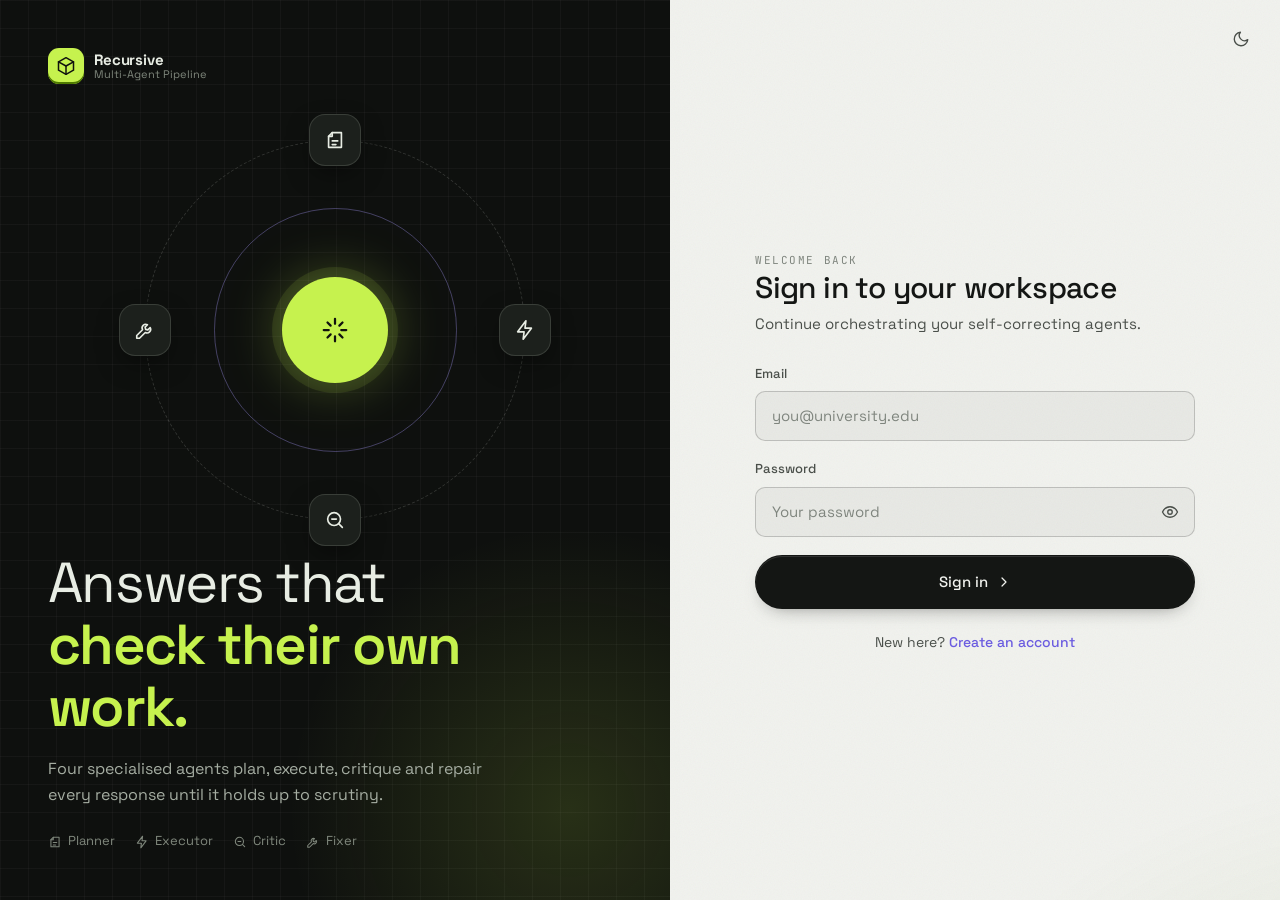
==== selfcorrect-backend/frontend/index.html @ fe3d75f0 "frontend" ====
<!doctype html>
<html lang="en" data-theme="dark">
<head>
  <meta charset="utf-8" />
  <meta name="viewport" content="width=device-width, initial-scale=1" />
  <title>Orchestrator · Recursive Multi-Agent Pipeline</title>
  <meta name="description" content="Run prompts through a self-correcting Planner, Executor, Critic and Fixer pipeline." />
  <meta name="theme-color" content="#0E100E" />
  <script>document.documentElement.dataset.theme = localStorage.getItem("scmap_theme") || (matchMedia("(prefers-color-scheme: light)").matches ? "light" : "dark");</script>
  <link rel="preconnect" href="https://fonts.googleapis.com" />
  <link rel="preconnect" href="https://fonts.gstatic.com" crossorigin />
  <link href="https://fonts.googleapis.com/css2?family=Space+Grotesk:wght@400;500;600;700&family=JetBrains+Mono:wght@400;600&display=swap" rel="stylesheet" />
  <link rel="stylesheet" href="css/style.css" />
</head>
<body data-page="orchestrator">
  <a class="skip-link" href="#main">Skip to content</a>
  <div class="grid-bg" aria-hidden="true"></div>
  <header class="site-header" id="site-header"></header>

  <main id="main" class="container">
    <section class="page-hero reveal">
      <div>
        <span class="chip"><span class="dot"></span>Orchestrator</span>
        <h1><span id="greeting">Compose a task.</span><br /><span class="gradient-text">Let the agents correct themselves.</span></h1>
        <p>Your prompt flows through a Planner, an Executor, and a Critic that audits each draft, with a Fixer that repairs anything it flags.</p>
      </div>
    </section>

    <div class="orch-grid">
      <form id="task-form" class="card card-glow composer reveal" novalidate>
        <div class="field">
          <div class="composer-foot">
            <label for="prompt">Your prompt</label>
            <span class="char-count" id="char-count" aria-live="polite">0 / 4,000</span>
          </div>
          <textarea class="textarea" id="prompt" name="prompt" maxlength="4000" required placeholder="e.g. Write a Python function that returns the nth prime, then explain its time complexity." aria-describedby="prompt-error prompt-help"></textarea>
          <div class="composer-foot">
            <span class="field-error" id="prompt-error"></span>
            <span class="hint" id="prompt-help">5 to 4,000 characters · <span class="kbd">Ctrl</span> + <span class="kbd">Enter</span> to run</span>
          </div>
        </div>

        <div class="examples" aria-label="Example prompts">
          <button type="button" class="example" data-example="Write a Python function that checks whether a string is a valid palindrome, ignoring punctuation and case. Include tests.">Code with tests</button>
          <button type="button" class="example" data-example="A train leaves at 9:40 and travels 210 km at 84 km/h. At what time does it arrive? Show your reasoning step by step.">Math reasoning</button>
          <button type="button" class="example" data-example="Explain the difference between TCP and UDP for a first-year computer science student, with two real-world examples of each.">Explain a concept</button>
        </div>

        <fieldset style="border:0;padding:0;margin:0">
          <legend class="label" style="margin-bottom:8px">Execution mode</legend>
          <div class="segmented">
            <input type="radio" id="mode-sc" name="mode" value="self_correcting" checked />
            <label for="mode-sc"><strong><i data-icon="refresh" data-size="15"></i>Self-correcting</strong><span>All four agents</span></label>
            <input type="radio" id="mode-base" name="mode" value="baseline" />
            <label for="mode-base"><strong><i data-icon="exec" data-size="15"></i>Baseline</strong><span>Single pass</span></label>
          </div>
        </fieldset>
        <p class="mode-hint" id="mode-hint" aria-live="polite"></p>

        <div class="iter-wrap" id="iter-wrap">
          <label class="switch"><input type="checkbox" id="iter-toggle" /> Custom max iterations</label>
          <div class="range-group">
            <label for="max-iterations" class="sr-only">Maximum iterations</label>
            <input type="range" id="max-iterations" min="1" max="5" step="1" value="3" disabled aria-describedby="iter-value" />
            <span class="iter-value" id="iter-value">3</span>
          </div>
        </div>

        <div class="run-row">
          <button type="submit" id="run-btn" class="btn btn-primary btn-lg"><i data-icon="play" data-size="16"></i><span class="btn-label">Run pipeline</span></button>
          <span class="elapsed" id="elapsed" aria-live="off" hidden></span>
        </div>
      </form>

      <section class="card pipeline-card reveal" aria-labelledby="pipeline-title">
        <div class="section-title">
          <div><span class="eyebrow">Live status</span><h2 id="pipeline-title">Agent pipeline</h2></div>
        </div>
        <div id="pipeline"></div>
      </section>
    </div>

    <section id="results" class="results" aria-label="Pipeline results" hidden></section>
  </main>

  <script src="js/api.js"></script>
  <script src="js/ui.js"></script>
  <script src="js/task-view.js"></script>
  <script src="js/orchestrator.js"></script>
  <script src="js/app.js"></script>
</body>
</html>
---- selfcorrect-backend/frontend/css/style.css ----
/* ===== Design system: Self-Correcting Multi-Agent Pipeline ===== */
:root {
  --violet: #6B5CE0; --cobalt: #4E7A00; --cyan: #1F9E78; --magenta: #D9466F;
  --ink: #141614; --ivory: #F1F2EE; --sage: #E4F5B8; --stone: #E2E4DE;
  --good: #2E9B5F; --warn: #C98A1E; --danger: #D23F3F; --on-accent: #FFFFFF;
  --radius-lg: 22px; --radius: 16px; --radius-sm: 10px;
  --font-display: "Space Grotesk", ui-sans-serif, system-ui, sans-serif;
  --font-body: "Space Grotesk", ui-sans-serif, system-ui, sans-serif;
  --font-mono: "JetBrains Mono", ui-monospace, SFMono-Regular, Menlo, monospace;
  --ease: cubic-bezier(.2, .8, .2, 1);
}
[data-theme="light"] {
  --bg: #F1F2EE; --bg-2: #E2E4DE; --surface: #F8F9F6; --surface-solid: #FFFFFF;
  --surface-2: rgba(20, 22, 20, .035); --border: rgba(20, 22, 20, .10); --border-strong: rgba(20, 22, 20, .2);
  --text: #141614; --text-2: #4A4F4A; --text-3: #7F857E;
  --shadow: 0 1px 0 rgba(255,255,255,.8) inset, 0 18px 40px -28px rgba(20, 30, 10, .3), 0 2px 6px -3px rgba(20, 30, 10, .1);
  --glow: rgba(140, 200, 20, .35); --code-bg: #141614; --code-text: #E8EDE4; --noise-opacity: .05;
  --btn-bg: #141614; --btn-text: #F1F2EE; --accent-soft: #E4F5B8;
  color-scheme: light;
}
[data-theme="dark"] {
  --violet: #A89CFF; --cobalt: #C6F24E; --cyan: #5EE0B0; --magenta: #FF7A9C; --on-accent: #10120E;
  --bg: #0E100E; --bg-2: #151815; --surface: #161916; --surface-solid: #1C201C;
  --surface-2: rgba(232, 237, 228, .04); --border: rgba(232, 237, 228, .08); --border-strong: rgba(232, 237, 228, .16);
  --text: #E8EDE4; --text-2: #A5ADA2; --text-3: #6E766C;
  --shadow: 0 1px 0 rgba(255,255,255,.03) inset, 0 24px 50px -30px rgba(0, 0, 0, .85), 0 4px 14px -8px rgba(0, 0, 0, .6);
  --glow: rgba(198, 242, 78, .28); --code-bg: #090A09; --code-text: #DDE5D6; --noise-opacity: .06;
  --btn-bg: #C6F24E; --btn-text: #10120E; --accent-soft: rgba(198, 242, 78, .12);
  color-scheme: dark;
}

*, *::before, *::after { box-sizing: border-box; }
html { -webkit-text-size-adjust: 100%; }
body {
  margin: 0; min-height: 100vh; font-family: var(--font-body); font-size: 15px; line-height: 1.6;
  color: var(--text); background: var(--bg); -webkit-font-smoothing: antialiased; overflow-x: hidden;
  transition: background-color .4s var(--ease), color .4s var(--ease);
}
/* Ambient lighting + grain texture */
body::before {
  content: ""; position: fixed; inset: -20%; z-index: -2; pointer-events: none;
  background:
    radial-gradient(45% 35% at 10% 0%, color-mix(in srgb, var(--cyan) 18%, transparent), transparent 70%),
    radial-gradient(40% 35% at 95% 100%, color-mix(in srgb, var(--cobalt) 8%, transparent), transparent 70%);
}
body::after {
  content: ""; position: fixed; inset: 0; z-index: -1; pointer-events: none; opacity: var(--noise-opacity);
  background-image: url("data:image/svg+xml,%3Csvg xmlns='http://www.w3.org/2000/svg' width='160' height='160'%3E%3Cfilter id='n'%3E%3CfeTurbulence type='fractalNoise' baseFrequency='.85' numOctaves='3' stitchTiles='stitch'/%3E%3C/filter%3E%3Crect width='100%25' height='100%25' filter='url(%23n)'/%3E%3C/svg%3E");
}
.grid-bg { position: fixed; inset: 0; z-index: -1; pointer-events: none; opacity: .5;
  background-image: linear-gradient(var(--border) 1px, transparent 1px), linear-gradient(90deg, var(--border) 1px, transparent 1px);
  background-size: 56px 56px; mask-image: radial-gradient(70% 55% at 50% 0%, #000 30%, transparent 80%); }
@keyframes drift { to { transform: translate3d(3%, 2%, 0) scale(1.05); } }

h1, h2, h3, h4 { font-family: var(--font-display); line-height: 1.1; margin: 0; letter-spacing: -.02em; font-weight: 500; font-optical-sizing: auto; }
p { margin: 0; }
a { color: inherit; }
button, input, select, textarea { font: inherit; color: inherit; }
:focus-visible { outline: 2px solid var(--violet); outline-offset: 3px; border-radius: 8px; }
.sr-only { position: absolute; width: 1px; height: 1px; padding: 0; margin: -1px; overflow: hidden; clip: rect(0 0 0 0); white-space: nowrap; border: 0; }
.muted { color: var(--text-2); } .small { font-size: 13px; }
.eyebrow { font-family: var(--font-mono); font-size: 11px; letter-spacing: .14em; text-transform: uppercase; color: var(--text-3); }
.gradient-text { color: var(--cobalt); font-weight: 600; }
.icon { flex-shrink: 0; }
.skip-link { position: absolute; left: 16px; top: -60px; z-index: 100; padding: 10px 16px; border-radius: 10px; background: var(--violet); color: #fff; text-decoration: none; }
.skip-link:focus { top: 12px; }

/* ===== Layout ===== */
.container { width: min(1240px, 100% - 40px); margin-inline: auto; }
main.container { padding: 40px 0 96px; }

/* ===== Header ===== */
.site-header { position: sticky; top: 0; z-index: 40; padding: 14px 0; }
.header-inner {
  width: min(1240px, 100% - 24px); margin-inline: auto; display: flex; align-items: center; gap: 16px;
  padding: 10px 10px 10px 16px; border-radius: 999px; background: var(--surface); border: 1px solid var(--border);
  background: color-mix(in srgb, var(--surface) 88%, transparent);
  backdrop-filter: blur(10px); -webkit-backdrop-filter: blur(10px); box-shadow: var(--shadow);
}
.brand { display: flex; align-items: center; gap: 10px; text-decoration: none; margin-right: auto; }
.brand-mark { display: grid; place-items: center; width: 36px; height: 36px; border-radius: 11px; color: var(--btn-text);
  background: var(--btn-bg); box-shadow: inset 0 -2px 0 var(--cobalt); }
.brand-text { display: flex; flex-direction: column; line-height: 1.1; }
.brand-text strong { font-family: var(--font-display); font-size: 15px; letter-spacing: -.01em; }
.brand-text span { font-size: 11px; color: var(--text-3); }
.main-nav { display: flex; gap: 4px; padding: 4px; border-radius: 999px; background: var(--surface-2); }
.nav-link { display: flex; align-items: center; gap: 8px; padding: 8px 14px; border-radius: 999px; text-decoration: none; font-size: 14px; color: var(--text-2); transition: color .2s, background .2s; }
.nav-link:hover { color: var(--text); }
.nav-link.active { color: var(--text); background: var(--surface-solid); box-shadow: 0 2px 10px -4px rgba(0,0,0,.25); }
.header-actions { display: flex; align-items: center; gap: 6px; margin-left: auto; }
.user-chip { display: flex; align-items: center; gap: 8px; padding: 4px 12px 4px 4px; border-radius: 999px; border: 1px solid var(--border); }
.avatar { display: grid; place-items: center; width: 30px; height: 30px; border-radius: 50%; font-size: 12px; font-weight: 600; color: #fff; background: var(--violet); }
.user-name { font-size: 13px; max-width: 140px; overflow: hidden; text-overflow: ellipsis; white-space: nowrap; }
@media (max-width: 880px) {
  .header-inner { flex-wrap: wrap; border-radius: 24px; }
  .main-nav { order: 3; width: 100%; justify-content: space-between; }
  .nav-link { flex: 1; justify-content: center; padding: 8px; }
  .user-name, .brand-text span { display: none; }
}
@media (max-width: 420px) { .nav-link span { display: none; } .user-chip { display: none; } }

/* ===== Buttons ===== */
.btn { position: relative; display: inline-flex; align-items: center; justify-content: center; gap: 8px; padding: 11px 20px; border-radius: 999px;
  border: 1px solid transparent; font-weight: 500; font-size: 14px; cursor: pointer; text-decoration: none; white-space: nowrap;
  transition: transform .2s var(--ease), box-shadow .25s var(--ease), background .2s, border-color .2s, opacity .2s; }
.btn:active:not(:disabled) { transform: translateY(1px) scale(.99); }
.btn:disabled { opacity: .55; cursor: not-allowed; }
.btn-primary { color: var(--btn-text); background: var(--btn-bg);
  box-shadow: 0 8px 20px -12px rgba(20,22,20,.6), 0 1px 0 rgba(255,255,255,.12) inset; }
.btn-primary:hover:not(:disabled) { background: var(--cobalt); color: var(--on-accent); box-shadow: 0 12px 26px -12px var(--glow); transform: translateY(-1px); }
.btn-ghost { background: var(--surface-2); border-color: var(--border); }
.btn-ghost:hover:not(:disabled) { border-color: var(--border-strong); background: var(--surface); }
.btn-danger { color: #fff; background: var(--danger); box-shadow: 0 10px 26px -12px var(--danger); }
.btn-danger:hover:not(:disabled) { filter: brightness(1.08); }
.btn-lg { padding: 14px 26px; font-size: 15px; } .btn-sm { padding: 7px 14px; font-size: 13px; } .btn-xs { padding: 5px 10px; font-size: 12px; gap: 6px; }
.btn-block { width: 100%; }
.btn.is-loading::before { content: ""; width: 15px; height: 15px; border-radius: 50%; border: 2px solid currentColor; border-right-color: transparent; animation: spin .7s linear infinite; }
.btn.is-loading > .icon { display: none; }
.copy-btn.copied { color: var(--good); border-color: color-mix(in srgb, var(--good) 40%, transparent); }
.icon-btn { display: grid; place-items: center; width: 38px; height: 38px; border-radius: 50%; border: 1px solid transparent; background: transparent; color: var(--text-2); cursor: pointer; transition: background .2s, color .2s, transform .2s; }
.icon-btn:hover:not(:disabled) { background: var(--surface-2); color: var(--text); border-color: var(--border); }
.icon-btn-danger:hover:not(:disabled) { color: var(--danger); }
.icon-btn:disabled { opacity: .4; cursor: not-allowed; }
@keyframes spin { to { transform: rotate(360deg); } }

/* ===== Cards & panels ===== */
.card, .panel { position: relative; background: var(--surface); border: 1px solid var(--border); border-radius: var(--radius-lg); box-shadow: var(--shadow); }
.card { padding: 28px; }
.card-glow::before { content: ""; position: absolute; top: -1px; left: 28px; width: 56px; height: 2px; border-radius: 2px; pointer-events: none; background: var(--cobalt); }
.panel { padding: 22px 24px; margin-top: 16px; }
.panel-head { display: flex; align-items: center; justify-content: space-between; gap: 12px; margin-bottom: 14px; flex-wrap: wrap; }
.panel-title { display: flex; align-items: center; gap: 10px; }
.panel-title h3 { font-size: 16px; }
.panel-icon { display: grid; place-items: center; width: 30px; height: 30px; border-radius: 10px; color: var(--violet); background: color-mix(in srgb, var(--violet) 12%, transparent); }
.panel-actions { display: flex; align-items: center; gap: 8px; flex-wrap: wrap; }
.panel-danger { border-color: color-mix(in srgb, var(--danger) 40%, transparent); }
.panel-final { border-color: color-mix(in srgb, var(--violet) 35%, transparent); }
.panel-final::after { content: ""; position: absolute; inset: 0 0 auto; height: 2px; border-radius: 2px; background: linear-gradient(90deg, transparent, var(--violet), var(--cobalt), transparent); }

/* ===== Badges ===== */
.badge { display: inline-flex; align-items: center; gap: 5px; padding: 3px 10px; border-radius: 999px; font-size: 12px; font-weight: 500; border: 1px solid transparent; white-space: nowrap; }
.badge-good { color: var(--good); background: color-mix(in srgb, var(--good) 12%, transparent); border-color: color-mix(in srgb, var(--good) 28%, transparent); }
.badge-warn { color: var(--warn); background: color-mix(in srgb, var(--warn) 12%, transparent); border-color: color-mix(in srgb, var(--warn) 28%, transparent); }
.badge-neutral { color: var(--text-2); background: var(--surface-2); border-color: var(--border); }
.badge-violet { color: var(--violet); background: color-mix(in srgb, var(--violet) 12%, transparent); }
.badge-cobalt { color: var(--cobalt); background: color-mix(in srgb, var(--cobalt) 12%, transparent); }
[data-theme="dark"] .badge-violet { color: #C4BBFF; } [data-theme="dark"] .badge-cobalt { color: #D6F77F; }

/* ===== Forms ===== */
.field { display: flex; flex-direction: column; gap: 7px; margin-bottom: 18px; }
.field label, .label { font-size: 13px; font-weight: 500; color: var(--text-2); }
.input, .textarea, .select { width: 100%; padding: 12px 16px; border-radius: var(--radius-sm); border: 1px solid var(--border-strong); background: var(--surface-2);
  transition: border-color .2s, box-shadow .2s, background .2s; outline: none; }
.input:focus, .textarea:focus, .select:focus { border-color: var(--violet); box-shadow: 0 0 0 4px color-mix(in srgb, var(--violet) 18%, transparent); background: var(--surface-solid); }
.input::placeholder, .textarea::placeholder { color: var(--text-3); }
.field.has-error .input, .field.has-error .textarea { border-color: var(--danger); box-shadow: 0 0 0 4px color-mix(in srgb, var(--danger) 14%, transparent); }
.field-error { min-height: 0; font-size: 12.5px; color: var(--danger); }
.field-error:empty { display: none; }
.input-wrap { position: relative; }
.input-wrap .input { padding-right: 48px; }
.pw-toggle { position: absolute; right: 6px; top: 50%; transform: translateY(-50%); }
.form-banner { padding: 12px 14px; border-radius: var(--radius-sm); margin-bottom: 18px; font-size: 13.5px; color: var(--danger);
  background: color-mix(in srgb, var(--danger) 10%, transparent); border: 1px solid color-mix(in srgb, var(--danger) 30%, transparent); }
.select { appearance: none; padding-right: 36px; cursor: pointer;
  background-image: url("data:image/svg+xml,%3Csvg xmlns='http://www.w3.org/2000/svg' width='12' height='12' fill='none' stroke='%237d7f93' stroke-width='2' viewBox='0 0 24 24'%3E%3Cpath d='m6 9 6 6 6-6'/%3E%3C/svg%3E");
  background-repeat: no-repeat; background-position: right 14px center; }
.select-sm { width: auto; padding: 7px 34px 7px 14px; border-radius: 999px; font-size: 13px; }

/* ===== Auth pages ===== */
.auth-layout { min-height: 100vh; display: grid; grid-template-columns: 1.1fr 1fr; }
.auth-visual { position: relative; padding: 48px; display: flex; flex-direction: column; justify-content: space-between; overflow: hidden;
  background: linear-gradient(rgba(232,237,228,.035) 1px, transparent 1px) 0 0 / 28px 28px, linear-gradient(90deg, rgba(232,237,228,.035) 1px, transparent 1px) 0 0 / 28px 28px, radial-gradient(60% 45% at 85% 90%, rgba(198,242,78,.14), transparent 70%), #0E100E; color: #E8EDE4; }
.auth-visual .brand-mark { background: #C6F24E; color: #10120E; }
.auth-visual .brand-text span { color: #7F877C; }
.auth-visual h1 { font-size: clamp(38px, 4.4vw, 62px); max-width: 14ch; font-weight: 400; letter-spacing: -.03em; }
.auth-visual .gradient-text { color: #C6F24E; }
.auth-visual p.lede { margin-top: 18px; color: #A5ADA2; max-width: 44ch; font-size: 16px; }
.orbit { position: relative; width: min(380px, 80%); aspect-ratio: 1; margin: 32px auto; }
.orbit-ring { position: absolute; inset: 0; border-radius: 50%; border: 1px dashed rgba(232,237,228,.16); animation: spin 60s linear infinite; }
.orbit-ring.r2 { inset: 18%; border-style: solid; border-color: rgba(168,156,255,.35); animation-duration: 40s; animation-direction: reverse; }
.orbit-core { position: absolute; inset: 36%; border-radius: 50%; display: grid; place-items: center; color: #10120E;
  background: #C6F24E; box-shadow: 0 0 0 10px rgba(198,242,78,.1), 0 0 60px -6px rgba(198,242,78,.45); }
.orbit-node { position: absolute; width: 52px; height: 52px; margin: -26px; border-radius: 16px; display: grid; place-items: center;
  background: #1C201C; border: 1px solid rgba(232,237,228,.14); color: #E8EDE4; box-shadow: 0 10px 30px -10px rgba(0,0,0,.8);
  animation: bob 6s ease-in-out infinite; }
.orbit-node:nth-child(4) { animation-delay: -1.5s; } .orbit-node:nth-child(5) { animation-delay: -3s; } .orbit-node:nth-child(6) { animation-delay: -4.5s; }
@keyframes bob { 50% { transform: translateY(-8px); } }
.auth-foot { display: flex; gap: 20px; flex-wrap: wrap; font-size: 13px; color: #7F877C; }
.auth-foot span { display: flex; align-items: center; gap: 6px; }
.auth-panel { display: flex; flex-direction: column; justify-content: center; padding: 40px 24px; position: relative; }
.auth-panel .theme-toggle { position: absolute; top: 20px; right: 20px; }
.auth-card { width: min(440px, 100%); margin-inline: auto; }
.auth-card h2 { font-size: 30px; }
.auth-card .sub { margin: 8px 0 28px; color: var(--text-2); }
.auth-switch { margin-top: 22px; text-align: center; font-size: 14px; color: var(--text-2); }
.auth-switch a { color: var(--violet); font-weight: 500; text-decoration: none; }
.auth-switch a:hover { text-decoration: underline; }
.hint { font-size: 12px; color: var(--text-3); }
@media (max-width: 920px) { .auth-layout { grid-template-columns: 1fr; } .auth-visual { display: none; } }

/* ===== Page hero ===== */
.page-hero { display: flex; align-items: flex-end; justify-content: space-between; gap: 24px; margin-bottom: 28px; flex-wrap: wrap; }
.page-hero h1 { font-size: clamp(36px, 5.2vw, 68px); font-weight: 400; letter-spacing: -.035em; line-height: 1.02; }
.page-hero p { margin-top: 10px; color: var(--text-2); max-width: 60ch; font-size: 16px; }
.chip { display: inline-flex; align-items: center; gap: 8px; padding: 6px 12px; margin-bottom: 16px; border-radius: 999px; border: 1px solid var(--border); background: var(--surface); font-size: 12.5px; color: var(--text-2); }
.chip .dot { width: 7px; height: 7px; border-radius: 50%; background: var(--good); box-shadow: 0 0 0 4px color-mix(in srgb, var(--good) 20%, transparent); }

/* ===== Orchestrator ===== */
.orch-grid { display: grid; grid-template-columns: minmax(0, 1.05fr) minmax(0, 1fr); gap: 20px; align-items: start; }
@media (max-width: 1024px) { .orch-grid { grid-template-columns: 1fr; } }
.composer .textarea { min-height: 220px; resize: vertical; font-size: 15.5px; line-height: 1.65; border-radius: var(--radius); padding: 18px; }
.composer-foot { display: flex; justify-content: space-between; align-items: center; gap: 10px; flex-wrap: wrap; }
.char-count { font-family: var(--font-mono); font-size: 12px; color: var(--text-3); }
.char-count.over { color: var(--danger); }
.kbd { font-family: var(--font-mono); font-size: 11px; padding: 2px 6px; border-radius: 6px; border: 1px solid var(--border-strong); color: var(--text-3); }
.examples { display: flex; gap: 8px; flex-wrap: wrap; margin: 4px 0 22px; }
.example { padding: 6px 12px; border-radius: 999px; border: 1px dashed var(--border-strong); background: transparent; font-size: 12.5px; color: var(--text-2); cursor: pointer; transition: all .2s; }
.example:hover { border-style: solid; border-color: var(--violet); color: var(--text); }
.segmented { display: grid; grid-template-columns: 1fr 1fr; gap: 4px; padding: 4px; border-radius: 16px; background: var(--surface-2); border: 1px solid var(--border); }
.segmented input { position: absolute; opacity: 0; pointer-events: none; }
.segmented label { display: flex; flex-direction: column; gap: 2px; padding: 12px 14px; border-radius: 12px; cursor: pointer; transition: background .25s, box-shadow .25s; }
.segmented label strong { font-size: 14px; font-weight: 600; color: var(--text); display: flex; align-items: center; gap: 8px; }
.segmented label span { font-size: 12px; color: var(--text-3); }
.segmented input:checked + label { background: var(--surface-solid); box-shadow: 0 6px 18px -8px rgba(0,0,0,.35), 0 0 0 1px color-mix(in srgb, var(--violet) 40%, transparent); }
.segmented input:focus-visible + label { outline: 2px solid var(--violet); outline-offset: 2px; }
.mode-hint { margin: 10px 2px 20px; font-size: 13px; color: var(--text-3); }
.iter-wrap { display: flex; align-items: center; gap: 14px; padding: 14px 16px; border-radius: var(--radius); border: 1px solid var(--border); margin-bottom: 22px; flex-wrap: wrap; transition: opacity .25s; }
.iter-wrap.disabled { opacity: .45; }
.switch { display: flex; align-items: center; gap: 10px; cursor: pointer; font-size: 14px; }
.switch input { appearance: none; width: 38px; height: 22px; border-radius: 999px; background: var(--border-strong); position: relative; cursor: pointer; transition: background .25s; margin: 0; }
.switch input::after { content: ""; position: absolute; top: 3px; left: 3px; width: 16px; height: 16px; border-radius: 50%; background: #fff; transition: transform .25s var(--ease); box-shadow: 0 1px 3px rgba(0,0,0,.3); }
.switch input:checked { background: var(--violet); }
.switch input:checked::after { transform: translateX(16px); }
.switch input:disabled { cursor: not-allowed; }
.range-group { display: flex; align-items: center; gap: 12px; margin-left: auto; }
input[type=range] { accent-color: var(--violet); width: 140px; }
.iter-value { font-family: var(--font-mono); font-size: 14px; min-width: 2ch; text-align: center; font-weight: 600; }
.run-row { display: flex; align-items: center; gap: 14px; flex-wrap: wrap; }
.elapsed { font-family: var(--font-mono); font-size: 12.5px; color: var(--text-3); }

/* ===== Pipeline ===== */
.pipeline-card { overflow: hidden; }
.pipeline-card::before { content: ""; position: absolute; inset: 0; border-radius: inherit; pointer-events: none;
  background: radial-gradient(60% 50% at 50% 0%, color-mix(in srgb, var(--cyan) 12%, transparent), transparent 70%); }
.pipeline { list-style: none; margin: 0; padding: 0; display: grid; grid-template-columns: 1fr; gap: 0; position: relative; }
.agent { display: flex; align-items: center; gap: 16px; padding: 14px; border-radius: 20px; border: 1px solid transparent; transition: background .4s, border-color .4s, opacity .4s; }
.agent-orb { position: relative; width: 56px; height: 56px; flex-shrink: 0; border-radius: 18px; display: grid; place-items: center; color: var(--text-2);
  background: var(--surface-2); border: 1px solid var(--border-strong); transition: all .45s var(--ease); }
.agent-ring { position: absolute; inset: -6px; border-radius: 22px; border: 1.5px solid transparent; opacity: 0; }
.agent-meta { display: grid; grid-template-columns: auto 1fr; column-gap: 10px; align-items: baseline; min-width: 0; flex: 1; }
.agent-index { font-family: var(--font-mono); font-size: 11px; color: var(--text-3); grid-row: span 2; }
.agent-meta strong { font-family: var(--font-display); font-size: 15px; }
.agent-role { font-size: 12.5px; color: var(--text-3); grid-column: 2; }
.agent-status { grid-column: 2; font-family: var(--font-mono); font-size: 10.5px; letter-spacing: .1em; text-transform: uppercase; color: var(--text-3); margin-top: 4px; }
.agent[data-state="running"] .agent-orb { color: #fff; background: var(--cobalt); border-color: transparent; box-shadow: 0 0 0 6px color-mix(in srgb, var(--cobalt) 14%, transparent), 0 10px 24px -10px var(--glow); }
.agent[data-state="running"] .agent-ring { opacity: 1; border-color: var(--cobalt); border-right-color: transparent; border-bottom-color: transparent; animation: spin 1.4s linear infinite; }
.agent[data-state="running"] .agent-status { color: var(--cobalt); }
.agent[data-state="done"] .agent-orb { color: #fff; background: var(--violet); border-color: transparent; box-shadow: 0 8px 20px -12px var(--violet); }
.agent[data-state="done"] .agent-status { color: var(--violet); }
.agent[data-state="warn"] .agent-orb { color: #fff; background: var(--warn); border-color: transparent; }
.agent[data-state="warn"] .agent-status { color: var(--warn); }
.agent[data-state="error"] .agent-orb { color: var(--danger); border-color: color-mix(in srgb, var(--danger) 50%, transparent); }
.agent[data-state="error"] .agent-status { color: var(--danger); }
.agent[data-state="skipped"] { opacity: .38; }
.agent[data-state="skipped"] .agent-orb { border-style: dashed; }
.agent[data-state="running"], .agent[data-state="done"] { background: var(--surface-2); border-color: var(--border); }
.agent-link { position: relative; height: 26px; margin-left: 41px; width: 2px; }
.link-line { position: absolute; inset: 0; border-radius: 2px; background: var(--border-strong); overflow: hidden; }
.agent-link[data-state="done"] .link-line { background: var(--violet); }
.agent-link[data-state="skipped"] .link-line { background: repeating-linear-gradient(180deg, var(--border-strong) 0 3px, transparent 3px 6px); }
.particle { position: absolute; left: -2px; width: 6px; height: 6px; border-radius: 50%; background: var(--cobalt); opacity: 0; }
.agent-link[data-state="running"] .particle { animation: flow-y 1.4s linear infinite; }
.agent-link[data-state="running"] .p2 { animation-delay: .46s; background: var(--violet); }
.agent-link[data-state="running"] .p3 { animation-delay: .92s; }
@keyframes flow-y { 0% { top: -6px; opacity: 0; } 20%, 80% { opacity: 1; } 100% { top: 100%; opacity: 0; } }
.pipeline-loop { margin: 14px 0 0; padding: 10px 14px; border-radius: 14px; border: 1px dashed var(--border-strong); font-family: var(--font-mono); font-size: 11.5px; color: var(--text-3); text-align: center; transition: all .3s; }
.pipeline-loop[data-state="running"] { border-color: var(--cobalt); color: var(--cobalt); animation: pulse 1.8s ease-in-out infinite; }
.pipeline-loop[data-state="done"] { border-style: solid; border-color: color-mix(in srgb, var(--good) 45%, transparent); color: var(--good); }
.pipeline-loop[data-state="skipped"] { opacity: .4; text-decoration: line-through; }
@keyframes pulse { 50% { box-shadow: 0 0 0 6px color-mix(in srgb, var(--violet) 10%, transparent); } }
.pipeline-caption { margin-top: 14px; font-size: 13.5px; color: var(--text-2); min-height: 1.6em; }
/* Horizontal pipeline on wide pipeline hosts (history detail) */
.pipeline-host.compact { margin-top: 16px; padding: 20px; border-radius: var(--radius-lg); background: var(--surface); border: 1px solid var(--border); }
@media (min-width: 640px) {
  .pipeline-host.compact .pipeline { grid-template-columns: 1fr 24px 1fr 24px 1fr 24px 1fr; align-items: center; }
  .pipeline-host.compact .agent { flex-direction: column; text-align: center; padding: 10px 4px; gap: 10px; }
  .pipeline-host.compact .agent-meta { display: flex; flex-direction: column; align-items: center; }
  .pipeline-host.compact .agent-role, .pipeline-host.compact .agent-index { display: none; }
  .pipeline-host.compact .agent-link { width: 100%; height: 2px; margin: 0; align-self: start; margin-top: 38px; }
  .pipeline-host.compact .agent-link[data-state="skipped"] .link-line { background: repeating-linear-gradient(90deg, var(--border-strong) 0 3px, transparent 3px 6px); }
}

/* ===== Results ===== */
.results { margin-top: 28px; scroll-margin-top: 110px; }
.stats-row { display: grid; grid-template-columns: repeat(auto-fit, minmax(150px, 1fr)); gap: 12px; }
.stat-tile { display: flex; flex-direction: column; gap: 6px; padding: 16px 18px; border-radius: var(--radius); background: var(--surface); border: 1px solid var(--border); }
.stat-label { display: flex; align-items: center; gap: 6px; font-size: 12px; color: var(--text-3); }
.stat-value { font-family: var(--font-display); font-size: 20px; font-weight: 600; letter-spacing: -.02em; word-break: break-word; }
.rich { display: flex; flex-direction: column; gap: 12px; }
.prose { white-space: pre-wrap; word-break: break-word; color: var(--text); }
.inline-code { font-family: var(--font-mono); font-size: .88em; padding: 1px 6px; border-radius: 6px; background: var(--surface-2); border: 1px solid var(--border); }
.code-block { border-radius: var(--radius-sm); overflow: hidden; background: var(--code-bg); border: 1px solid rgba(255,255,255,.06); }
.code-head { display: flex; align-items: center; justify-content: space-between; padding: 6px 8px 6px 14px; border-bottom: 1px solid rgba(255,255,255,.07); }
.code-lang { font-family: var(--font-mono); font-size: 11px; color: #7F877C; text-transform: lowercase; }
.code-head .btn-ghost { color: #E8EDE4; background: rgba(255,255,255,.05); border-color: rgba(255,255,255,.1); }
.code-block pre { margin: 0; padding: 16px; overflow-x: auto; font-family: var(--font-mono); font-size: 13px; line-height: 1.6; color: var(--code-text); }
.plan-list { list-style: none; margin: 0; padding: 0; display: flex; flex-direction: column; gap: 8px; }
.plan-list li { display: flex; gap: 14px; padding: 12px 14px; border-radius: var(--radius-sm); background: var(--surface-2); border: 1px solid var(--border); }
.step-num { font-family: var(--font-mono); font-size: 12px; color: var(--violet); padding-top: 2px; }
.step-text { white-space: pre-wrap; }
.issue-list { list-style: none; margin: 6px 0 0; padding: 0; display: flex; flex-direction: column; gap: 6px; }
.issue-list li { display: flex; gap: 8px; align-items: flex-start; font-size: 14px; }
.issue-list .icon { color: var(--warn); margin-top: 4px; }
.timeline { list-style: none; margin: 0; padding: 0 0 0 22px; position: relative; display: flex; flex-direction: column; gap: 14px; }
.timeline::before { content: ""; position: absolute; left: 6px; top: 8px; bottom: 8px; width: 1px; background: var(--border-strong); border-radius: 2px; }
.tl-item { position: relative; }
.tl-dot { position: absolute; left: -22px; top: 18px; width: 14px; height: 14px; border-radius: 50%; background: var(--surface-solid); border: 3px solid var(--text-3); }
.tl-good .tl-dot { border-color: var(--good); } .tl-warn .tl-dot { border-color: var(--warn); }
.tl-card { padding: 16px 18px; border-radius: var(--radius); background: var(--surface-2); border: 1px solid var(--border); display: flex; flex-direction: column; gap: 14px; }
.tl-head { display: flex; align-items: center; gap: 10px; flex-wrap: wrap; }
.tl-section { display: flex; flex-direction: column; gap: 6px; }
.tl-sub { display: flex; justify-content: space-between; align-items: center; }

/* ===== History ===== */
.toolbar { display: flex; align-items: center; justify-content: space-between; gap: 12px; flex-wrap: wrap; margin-bottom: 16px; }
.filter-group { display: flex; gap: 4px; padding: 4px; border-radius: 999px; background: var(--surface); border: 1px solid var(--border); }
.filter-btn { padding: 7px 14px; border-radius: 999px; border: 0; background: transparent; font-size: 13px; color: var(--text-2); cursor: pointer; transition: all .2s; }
.filter-btn[aria-pressed="true"] { color: var(--btn-text); background: var(--btn-bg); }
.filter-btn:hover:not([aria-pressed="true"]) { color: var(--text); }
.toolbar-right { display: flex; align-items: center; gap: 8px; }
.history-grid { display: grid; grid-template-columns: minmax(0, 420px) minmax(0, 1fr); gap: 20px; align-items: start; }
.history-grid:has(> .task-detail[hidden]) { grid-template-columns: 1fr; }
@media (max-width: 1024px) { .history-grid { grid-template-columns: 1fr; } }
.task-list { list-style: none; margin: 0; padding: 0; display: flex; flex-direction: column; gap: 10px; }
.task-row { display: flex; align-items: center; gap: 6px; padding: 6px 6px 6px 0; border-radius: var(--radius); background: var(--surface); border: 1px solid var(--border); transition: border-color .2s, transform .25s var(--ease), box-shadow .25s; }
.task-row:hover { border-color: var(--border-strong); transform: translateY(-1px); }
.task-row.selected { border-color: color-mix(in srgb, var(--violet) 55%, transparent); box-shadow: 0 0 0 4px color-mix(in srgb, var(--violet) 12%, transparent); }
.task-row.skeleton-row { padding: 18px; }
.task-open { flex: 1; min-width: 0; text-align: left; background: none; border: 0; padding: 12px 16px; cursor: pointer; display: flex; flex-direction: column; gap: 10px; border-radius: var(--radius); }
.task-prompt { display: -webkit-box; -webkit-line-clamp: 2; -webkit-box-orient: vertical; overflow: hidden; font-weight: 500; }
.task-meta { display: flex; align-items: center; gap: 8px; flex-wrap: wrap; font-size: 12px; color: var(--text-3); }
.pager { display: flex; align-items: center; justify-content: space-between; gap: 12px; margin-top: 16px; }
.pager-info { font-size: 13px; color: var(--text-3); }
.task-detail { position: sticky; top: 100px; max-height: calc(100vh - 120px); overflow-y: auto; padding: 4px 4px 24px; scrollbar-width: thin; }
@media (max-width: 1024px) { .task-detail { position: static; max-height: none; } }
.detail-head { display: flex; justify-content: space-between; align-items: flex-start; gap: 12px; padding: 4px 4px 0; }
.detail-head h2 { font-size: 24px; margin-top: 4px; }
.detail-actions { display: flex; gap: 8px; align-items: center; }

/* ===== Evaluation ===== */
.eval-grid { display: grid; grid-template-columns: minmax(0, 1.1fr) minmax(0, 1fr); gap: 20px; }
@media (max-width: 1024px) { .eval-grid { grid-template-columns: 1fr; } }
.section-title { display: flex; align-items: center; justify-content: space-between; gap: 12px; margin-bottom: 16px; }
.section-title h2 { font-size: 20px; }
.kpi-row { display: grid; grid-template-columns: repeat(auto-fit, minmax(180px, 1fr)); gap: 12px; margin-bottom: 16px; }
.kpi { position: relative; overflow: hidden; display: flex; flex-direction: column; gap: 4px; padding: 20px; border-radius: var(--radius); border: 1px solid var(--border); background: var(--surface-2); }
.kpi::after { content: ""; position: absolute; left: 20px; top: 0; width: 36px; height: 3px; border-radius: 0 0 3px 3px; }
.kpi-cobalt::after { background: var(--cobalt); } .kpi-violet::after { background: var(--violet); }
.kpi-label { font-size: 12.5px; color: var(--text-2); }
.kpi-value { font-family: var(--font-display); font-size: 44px; font-weight: 400; letter-spacing: -.03em; line-height: 1.05; }
.kpi-sub { font-size: 12px; color: var(--text-3); }
.table-wrap { overflow-x: auto; border-radius: var(--radius-sm); border: 1px solid var(--border); }
.data-table { width: 100%; border-collapse: collapse; font-size: 13.5px; }
.data-table th, .data-table td { padding: 11px 14px; text-align: left; border-bottom: 1px solid var(--border); vertical-align: top; }
.data-table thead th { font-family: var(--font-mono); font-size: 11px; letter-spacing: .08em; text-transform: uppercase; color: var(--text-3); font-weight: 500; background: var(--surface-2); white-space: nowrap; }
.data-table tbody tr:last-child th, .data-table tbody tr:last-child td { border-bottom: 0; }
.data-table tbody tr:hover { background: var(--surface-2); }
.data-table tbody th { font-weight: 500; color: var(--text-2); }
.data-table td.num { font-family: var(--font-mono); font-variant-numeric: tabular-nums; }
.clip { display: inline-block; max-width: 360px; }
.chart-svg { width: 100%; height: auto; display: block; overflow: visible; }
.grid-line { stroke: var(--border); stroke-dasharray: 3 4; }
.axis-label { fill: var(--text-3); font-family: var(--font-mono); font-size: 11px; }
.bar-value { fill: var(--text); font-family: var(--font-mono); font-size: 11px; font-weight: 600; }
.bar { transform-origin: bottom; transform-box: fill-box; animation: grow .9s var(--ease) both; }
@keyframes grow { from { transform: scaleY(0); } }
.chart-legend { display: flex; gap: 16px; justify-content: center; margin-top: 12px; flex-wrap: wrap; }
.legend-item { display: flex; align-items: center; gap: 8px; font-size: 13px; color: var(--text-2); }
.swatch { width: 12px; height: 12px; border-radius: 4px; }
.swatch-0 { background: linear-gradient(var(--cyan), var(--cobalt)); } .swatch-1 { background: linear-gradient(var(--violet), var(--magenta)); } .swatch-2 { background: linear-gradient(var(--cobalt), var(--cyan)); }
.chart-skeleton { height: 280px; border-radius: var(--radius); }
.bench-card { margin-top: 20px; }
.bench-head { display: flex; justify-content: space-between; align-items: center; gap: 20px; flex-wrap: wrap; }
.bench-head p { color: var(--text-2); margin-top: 6px; max-width: 60ch; }
.bench-status { display: flex; align-items: center; gap: 16px; margin-top: 20px; padding: 16px 18px; border-radius: var(--radius); border: 1px solid color-mix(in srgb, var(--warn) 35%, transparent); background: color-mix(in srgb, var(--warn) 8%, transparent); }
.bench-status[hidden] { display: none; }
.bench-spinner { width: 34px; height: 34px; flex-shrink: 0; border-radius: 50%; border: 3px solid color-mix(in srgb, var(--violet) 25%, transparent); border-top-color: var(--cobalt); border-right-color: var(--violet); animation: spin 1s linear infinite; }
.bench-status strong { display: block; font-size: 14px; }
.bench-status span { font-size: 13px; color: var(--text-2); }
.bench-elapsed { font-family: var(--font-mono); margin-left: auto; font-size: 13px !important; color: var(--text) !important; }

/* ===== Empty state / skeleton ===== */
.empty-state { display: flex; flex-direction: column; align-items: center; text-align: center; gap: 10px; padding: 40px 20px; }
.empty-state h3 { font-size: 17px; }
.empty-state p { color: var(--text-2); max-width: 44ch; font-size: 14px; }
.empty-state .btn { margin-top: 8px; }
.empty-icon { width: 56px; height: 56px; border-radius: 18px; display: grid; place-items: center; color: var(--violet); background: color-mix(in srgb, var(--violet) 10%, transparent); border: 1px solid color-mix(in srgb, var(--violet) 20%, transparent); }
.skeleton-group { display: flex; flex-direction: column; gap: 10px; padding: 6px 0; }
.skeleton-group + .skeleton-group { margin-top: 18px; }
.skeleton { height: 12px; border-radius: 8px; background: linear-gradient(90deg, var(--surface-2) 25%, var(--border-strong) 50%, var(--surface-2) 75%); background-size: 200% 100%; animation: shimmer 1.4s ease-in-out infinite; }
@keyframes shimmer { from { background-position: 200% 0; } to { background-position: -200% 0; } }

/* ===== Toasts ===== */
.toast-region { position: fixed; z-index: 100; right: 20px; bottom: 20px; display: flex; flex-direction: column; gap: 10px; width: min(380px, calc(100vw - 40px)); }
.toast { display: flex; align-items: flex-start; gap: 10px; padding: 14px 12px 14px 14px; border-radius: 16px; background: var(--surface-solid); border: 1px solid var(--border-strong); box-shadow: var(--shadow); animation: toast-in .4s var(--ease) both; }
.toast.leaving { animation: toast-out .26s ease forwards; }
.toast-icon { display: grid; place-items: center; width: 26px; height: 26px; border-radius: 9px; flex-shrink: 0; }
.toast-success .toast-icon { color: var(--good); background: color-mix(in srgb, var(--good) 14%, transparent); }
.toast-error .toast-icon { color: var(--danger); background: color-mix(in srgb, var(--danger) 14%, transparent); }
.toast-warning .toast-icon { color: var(--warn); background: color-mix(in srgb, var(--warn) 14%, transparent); }
.toast-info .toast-icon { color: var(--cobalt); background: color-mix(in srgb, var(--cobalt) 14%, transparent); }
.toast-msg { flex: 1; font-size: 14px; padding-top: 2px; }
.toast-close { background: none; border: 0; color: var(--text-3); cursor: pointer; padding: 4px; border-radius: 6px; }
.toast-close:hover { color: var(--text); }
@keyframes toast-in { from { opacity: 0; transform: translateY(12px) scale(.96); } }
@keyframes toast-out { to { opacity: 0; transform: translateX(24px); } }

/* ===== Dialog ===== */
.dialog { width: min(440px, calc(100vw - 32px)); padding: 26px; border-radius: var(--radius-lg); border: 1px solid var(--border-strong); background: var(--surface-solid); color: var(--text); box-shadow: var(--shadow); }
.dialog::backdrop { background: rgba(25, 24, 21, .5); backdrop-filter: blur(4px); }
.dialog[open] { animation: toast-in .3s var(--ease); }
.dialog h2 { font-size: 20px; margin-bottom: 8px; }
.dialog-actions { display: flex; justify-content: flex-end; gap: 10px; margin-top: 24px; }

/* ===== Reveal ===== */
.reveal { opacity: 0; transform: translateY(14px); transition: opacity .6s var(--ease) var(--d, 0ms), transform .6s var(--ease) var(--d, 0ms); }
.reveal.in { opacity: 1; transform: none; }

/* ===== Reduced motion ===== */
@media (prefers-reduced-motion: reduce) {
  *, *::before, *::after { animation-duration: .001ms !important; animation-iteration-count: 1 !important; transition-duration: .001ms !important; scroll-behavior: auto !important; }
  .reveal { opacity: 1; transform: none; }
  .agent-link[data-state="running"] .particle { opacity: .8; top: 40%; }
}

/* ===== Pages added on top of the v0 shell: About, Profile, 404 ===== */
.hero-actions, .profile-actions { display: flex; flex-wrap: wrap; gap: 10px; align-items: center; }
.about-grid { display: grid; grid-template-columns: repeat(auto-fit, minmax(220px, 1fr)); gap: 16px; margin-top: 18px; }
.about-grid.two { grid-template-columns: repeat(auto-fit, minmax(300px, 1fr)); }
.about-card, .about-grid.two .card { padding: 22px; display: flex; flex-direction: column; gap: 10px; align-items: flex-start; }
.about-card h3, .about-grid.two h3 { font-size: 20px; font-weight: 500; letter-spacing: -.02em; }
.about-card p, .about-grid.two p { color: var(--text-2); font-size: 14.5px; line-height: 1.55; }
.check-list { list-style: none; display: grid; gap: 10px; color: var(--text-2); font-size: 14.5px; }
.check-list li { display: flex; gap: 10px; align-items: flex-start; }
.check-list .icon { color: var(--good); flex: none; margin-top: 2px; }
.profile-grid { display: grid; grid-template-columns: minmax(0, 1fr) minmax(0, 1.4fr); gap: 18px; margin-bottom: 18px; }
@media (max-width: 860px) { .profile-grid { grid-template-columns: 1fr; } }
.profile-grid > .card, .profile-grid > section { padding: 22px; }
.profile-head { display: flex; align-items: center; gap: 16px; margin-bottom: 18px; }
.profile-head h2 { font-size: 24px; font-weight: 500; letter-spacing: -.02em; }
.avatar-lg { width: 64px; height: 64px; font-size: 22px; flex: none; }
.notfound { max-width: 640px; margin: 8vh auto 0; padding: 40px; display: flex; flex-direction: column; gap: 14px; align-items: flex-start; }
.notfound h1 { font-size: clamp(34px, 6vw, 58px); font-weight: 400; letter-spacing: -.035em; line-height: 1.05; }
.bench-cell { display: grid; gap: 4px; justify-items: start; }
.user-chip { text-decoration: none; color: inherit; transition: background .25s var(--ease), transform .25s var(--ease); }
.user-chip:hover, .user-chip.active { background: var(--accent-soft); transform: translateY(-1px); }

/* ===== Motion: page transitions, ripples, hover lift, nav underline ===== */
@keyframes page-in { from { opacity: 0; transform: translateY(10px); } }
@keyframes ripple-out { from { transform: translate(-50%, -50%) scale(0); opacity: .35; } to { transform: translate(-50%, -50%) scale(14); opacity: 0; } }
@keyframes float-glow { 50% { transform: translateY(-6px); } }
@keyframes gradient-pan { to { background-position: 200% 50%; } }
body > main { animation: page-in .65s var(--ease) both; }
body.page-leave > main, body.page-leave > .site-header { opacity: 0; transform: translateY(-8px); transition: opacity .18s ease, transform .18s ease; }
.btn { position: relative; overflow: hidden; }
.btn:active:not(:disabled) { transform: scale(.97); }
.ripple { position: absolute; width: 14px; height: 14px; border-radius: 50%; background: currentColor; pointer-events: none; animation: ripple-out .65s ease-out forwards; }
.card, .panel, .stat-tile, .kpi, .task-row { transition: transform .35s var(--ease), box-shadow .35s var(--ease), border-color .35s var(--ease); }
.card:hover, .stat-tile:hover, .kpi:hover { transform: translateY(-3px); border-color: var(--border-strong); }
.task-row:hover { transform: translateX(4px); }
.about-card .panel-icon { animation: float-glow 4s ease-in-out infinite; }
.gradient-text { background-size: 200% auto; animation: gradient-pan 6s linear infinite; }
.nav-link { position: relative; }
.nav-link::after { content: ""; position: absolute; left: 14px; right: 14px; bottom: 4px; height: 2px; border-radius: 2px; background: var(--cobalt); transform: scaleX(0); transition: transform .3s var(--ease); }
.nav-link:hover::after, .nav-link.active::after { transform: scaleX(1); }
.toast { animation: toast-in .35s var(--ease) both; }
.example, .filter-btn, .icon-btn { transition: transform .2s var(--ease), background .2s var(--ease), border-color .2s var(--ease); }
.example:hover, .filter-btn:hover, .icon-btn:hover { transform: translateY(-2px); }
@media (prefers-reduced-motion: reduce) { body > main { animation: none; } .gradient-text, .about-card .panel-icon { animation: none; } .card:hover, .stat-tile:hover, .kpi:hover, .task-row:hover { transform: none; } }
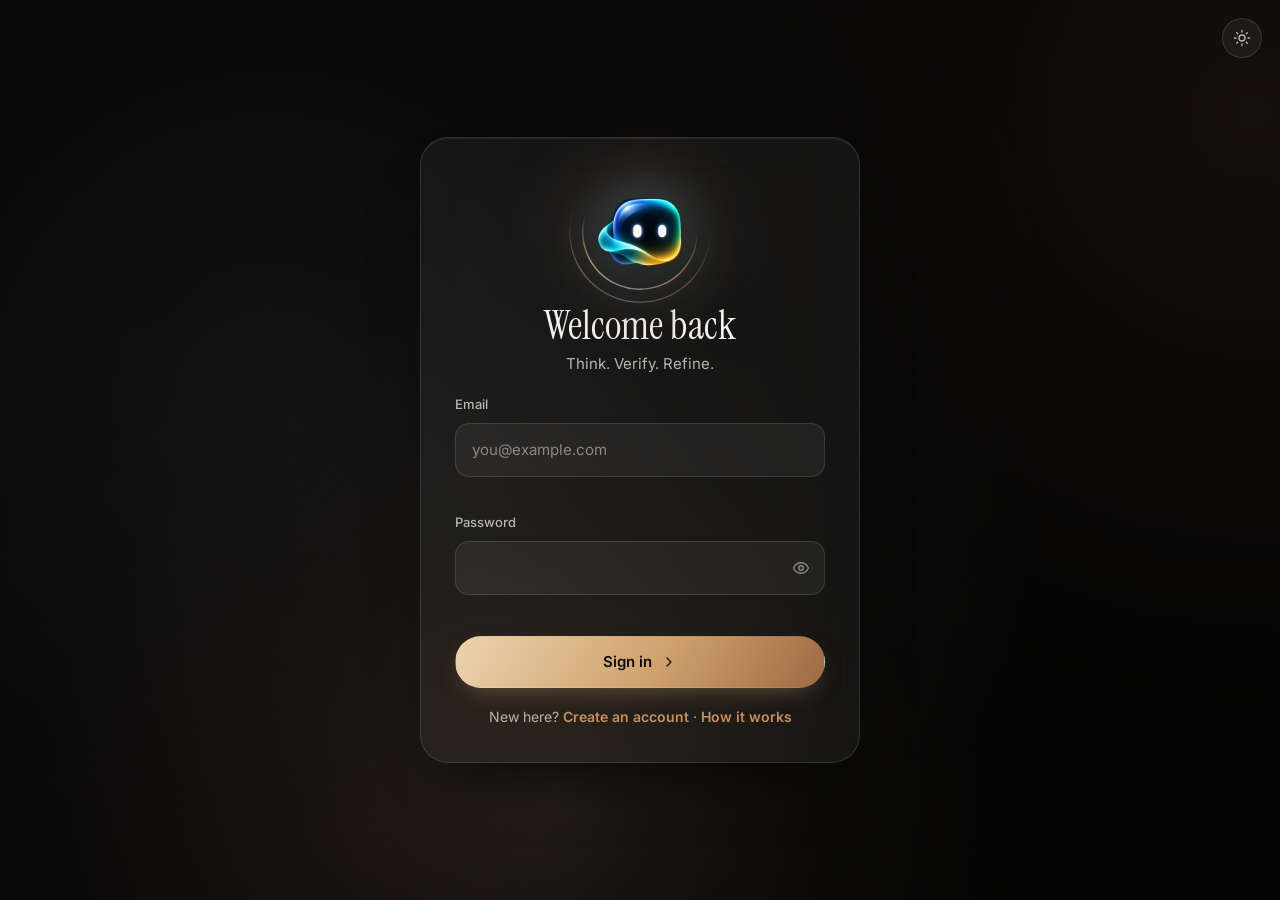
==== commit 16fd61d9: "SYNORA: new UI, live agents, streaming" ====
--- a/selfcorrect-backend/frontend/index.html
+++ b/selfcorrect-backend/frontend/index.html
@@ -3,88 +3,69 @@
 <head>
   <meta charset="utf-8" />
   <meta name="viewport" content="width=device-width, initial-scale=1" />
-  <title>Orchestrator · Recursive Multi-Agent Pipeline</title>
-  <meta name="description" content="Run prompts through a self-correcting Planner, Executor, Critic and Fixer pipeline." />
-  <meta name="theme-color" content="#0E100E" />
-  <script>document.documentElement.dataset.theme = localStorage.getItem("scmap_theme") || (matchMedia("(prefers-color-scheme: light)").matches ? "light" : "dark");</script>
-  <link rel="preconnect" href="https://fonts.googleapis.com" />
-  <link rel="preconnect" href="https://fonts.gstatic.com" crossorigin />
-  <link href="https://fonts.googleapis.com/css2?family=Space+Grotesk:wght@400;500;600;700&family=JetBrains+Mono:wght@400;600&display=swap" rel="stylesheet" />
-  <link rel="stylesheet" href="css/style.css" />
+  <title>New task · SYNORA</title>
+  <meta name="description" content="Ask anything. SYNORA thinks, verifies and refines the answer." />
+  <meta name="theme-color" content="#06070A" />
+  <link rel="icon" href="favicon.ico" sizes="any" />
+  <link rel="icon" href="favicon-32.png" type="image/png" sizes="32x32" />
+  <link rel="icon" href="favicon-192.png" type="image/png" sizes="192x192" />
+  <link rel="apple-touch-icon" href="apple-touch-icon.png" />
+  <script>try{document.documentElement.dataset.theme=localStorage.getItem("scmap_theme")||"dark";document.documentElement.dataset.motion=localStorage.getItem("synora_motion")==="off"?"off":"on"}catch(e){}</script>
+  <link rel="stylesheet" href="vendor/katex/katex.min.css" />
+  <link rel="stylesheet" href="css/synora.css" />
 </head>
 <body data-page="orchestrator">
   <a class="skip-link" href="#main">Skip to content</a>
-  <div class="grid-bg" aria-hidden="true"></div>
-  <header class="site-header" id="site-header"></header>
-
-  <main id="main" class="container">
-    <section class="page-hero reveal">
-      <div>
-        <span class="chip"><span class="dot"></span>Orchestrator</span>
-        <h1><span id="greeting">Compose a task.</span><br /><span class="gradient-text">Let the agents correct themselves.</span></h1>
-        <p>Your prompt flows through a Planner, an Executor, and a Critic that audits each draft, with a Fixer that repairs anything it flags.</p>
-      </div>
-    </section>
-
-    <div class="orch-grid">
-      <form id="task-form" class="card card-glow composer reveal" novalidate>
-        <div class="field">
-          <div class="composer-foot">
-            <label for="prompt">Your prompt</label>
-            <span class="char-count" id="char-count" aria-live="polite">0 / 4,000</span>
+  <div class="app" id="app">
+    <div id="topbar-host"></div>
+    <main id="main" class="content">
+      <section class="stage" id="stage">
+        <div id="orb-host" data-orb=""></div>
+        <h1 class="greet" id="greeting">What should we work on?</h1>
+        <p class="orb-status" id="status" role="status" aria-live="polite"><span id="status-text">Think. Verify. Refine.</span><span id="elapsed" hidden></span></p>
+        <div id="agents-host" class="agents-wrap"></div>
+        <form id="task-form" class="composer glass" novalidate>
+          <div class="field">
+            <label class="sr-only" for="prompt">Your prompt</label>
+            <textarea class="textarea" id="prompt" name="prompt" maxlength="4000" required placeholder="Ask anything: maths, code, explanations, analysis…" aria-describedby="prompt-error prompt-help"></textarea>
+            <div class="composer-foot">
+              <span class="field-error" id="prompt-error"></span>
+              <span class="hint" id="prompt-help"><span class="char-count" id="char-count">0 / 4,000</span> · <span class="kbd">Ctrl</span> + <span class="kbd">Enter</span> to run</span>
+            </div>
           </div>
-          <textarea class="textarea" id="prompt" name="prompt" maxlength="4000" required placeholder="e.g. Write a Python function that returns the nth prime, then explain its time complexity." aria-describedby="prompt-error prompt-help"></textarea>
-          <div class="composer-foot">
-            <span class="field-error" id="prompt-error"></span>
-            <span class="hint" id="prompt-help">5 to 4,000 characters · <span class="kbd">Ctrl</span> + <span class="kbd">Enter</span> to run</span>
+          <div class="examples" aria-label="Example prompts">
+            <button type="button" class="example" data-example="Write a Python function that checks whether a string is a valid palindrome, ignoring punctuation and case. Include tests.">Code with tests</button>
+            <button type="button" class="example" data-example="What is 100 / 5 * 2 + 3 ^ 2 - 8 / 4 * 3? Show the working.">Maths</button>
+            <button type="button" class="example" data-example="Explain the difference between TCP and UDP to a first-year student, with two real-world examples of each.">Explain a concept</button>
+            <button type="button" class="example" data-example="A bat and a ball cost 110 together. The bat costs 100 more than the ball. How much does the ball cost? Show your reasoning.">Trick question</button>
+            <button type="button" class="example" data-example="A shop gives 20% off 850, then adds 18% GST on the discounted price, then a flat 50 delivery fee that is exempt from GST. What is the final price? Show every step.">Shop price</button>
           </div>
-        </div>
-
-        <div class="examples" aria-label="Example prompts">
-          <button type="button" class="example" data-example="Write a Python function that checks whether a string is a valid palindrome, ignoring punctuation and case. Include tests.">Code with tests</button>
-          <button type="button" class="example" data-example="A train leaves at 9:40 and travels 210 km at 84 km/h. At what time does it arrive? Show your reasoning step by step.">Math reasoning</button>
-          <button type="button" class="example" data-example="Explain the difference between TCP and UDP for a first-year computer science student, with two real-world examples of each.">Explain a concept</button>
-        </div>
-
-        <fieldset style="border:0;padding:0;margin:0">
-          <legend class="label" style="margin-bottom:8px">Execution mode</legend>
-          <div class="segmented">
-            <input type="radio" id="mode-sc" name="mode" value="self_correcting" checked />
-            <label for="mode-sc"><strong><i data-icon="refresh" data-size="15"></i>Self-correcting</strong><span>All four agents</span></label>
-            <input type="radio" id="mode-base" name="mode" value="baseline" />
-            <label for="mode-base"><strong><i data-icon="exec" data-size="15"></i>Baseline</strong><span>Single pass</span></label>
+          <fieldset style="border:0;padding:0;margin:0">
+            <legend class="sr-only">Answer mode</legend>
+            <div class="modes">
+              <div class="mode"><input type="radio" id="mode-verified" name="mode" value="self_correcting" checked /><label for="mode-verified"><strong><i data-icon="shield" data-size="16"></i>Verified</strong><span>Plans, drafts, reviews and corrects the answer before showing it. Slower, but more reliable.</span></label></div>
+              <div class="mode"><input type="radio" id="mode-quick" name="mode" value="baseline" /><label for="mode-quick"><strong><i data-icon="exec" data-size="16"></i>Quick</strong><span>One direct answer with no review. Faster, but it may contain mistakes.</span></label></div>
+            </div>
+          </fieldset>
+          <div class="run-row">
+            <details class="adv" id="iter-wrap">
+              <summary><i data-icon="chevD" data-size="14"></i>Advanced</summary>
+              <label class="switch"><input type="checkbox" id="iter-toggle" /> Limit review rounds</label>
+              <div class="range-group"><label for="max-iterations" class="sr-only">Maximum review rounds</label><input type="range" id="max-iterations" min="1" max="5" step="1" value="3" disabled /><span class="iter-value" id="iter-value">3</span></div>
+            </details>
+            <button type="submit" id="run-btn" class="btn btn-primary btn-lg"><i data-icon="send" data-size="16"></i><span class="btn-label">Run</span></button>
           </div>
-        </fieldset>
-        <p class="mode-hint" id="mode-hint" aria-live="polite"></p>
-
-        <div class="iter-wrap" id="iter-wrap">
-          <label class="switch"><input type="checkbox" id="iter-toggle" /> Custom max iterations</label>
-          <div class="range-group">
-            <label for="max-iterations" class="sr-only">Maximum iterations</label>
-            <input type="range" id="max-iterations" min="1" max="5" step="1" value="3" disabled aria-describedby="iter-value" />
-            <span class="iter-value" id="iter-value">3</span>
-          </div>
-        </div>
-
-        <div class="run-row">
-          <button type="submit" id="run-btn" class="btn btn-primary btn-lg"><i data-icon="play" data-size="16"></i><span class="btn-label">Run pipeline</span></button>
-          <span class="elapsed" id="elapsed" aria-live="off" hidden></span>
-        </div>
-      </form>
-
-      <section class="card pipeline-card reveal" aria-labelledby="pipeline-title">
-        <div class="section-title">
-          <div><span class="eyebrow">Live status</span><h2 id="pipeline-title">Agent pipeline</h2></div>
-        </div>
-        <div id="pipeline"></div>
+        </form>
       </section>
-    </div>
-
-    <section id="results" class="results" aria-label="Pipeline results" hidden></section>
-  </main>
-
+      <section id="results" class="results" aria-label="Result" hidden></section>
+    </main>
+  </div>
+  <script src="vendor/katex/katex.min.js"></script>
   <script src="js/api.js"></script>
   <script src="js/ui.js"></script>
+  <script src="js/richtext.js"></script>
+  <script src="js/aurora.js"></script>
+  <script src="js/shell.js"></script>
   <script src="js/task-view.js"></script>
   <script src="js/orchestrator.js"></script>
   <script src="js/app.js"></script>
--- a/selfcorrect-backend/frontend/css/synora.css
+++ b/selfcorrect-backend/frontend/css/synora.css
@@ -0,0 +1,428 @@
+/* SYNORA - design system. Near-black canvas, animated aurora, frosted glass, restrained violet / cyan / amber. */
+@font-face { font-family: "Instrument Serif"; font-style: normal; font-weight: 400; font-display: swap; src: url(../vendor/fonts/instrument-serif-latin-400-normal.woff2) format("woff2"); }
+@font-face { font-family: "Instrument Serif"; font-style: italic; font-weight: 400; font-display: swap; src: url(../vendor/fonts/instrument-serif-latin-400-italic.woff2) format("woff2"); }
+@font-face { font-family: "Inter"; font-style: normal; font-weight: 100 900; font-display: swap; src: url(../vendor/fonts/inter-latin-wght-normal.woff2) format("woff2"); }
+@font-face { font-family: "JetBrains Mono"; font-style: normal; font-weight: 400; font-display: swap; src: url(../vendor/fonts/jetbrains-mono-latin-400-normal.woff2) format("woff2"); }
+@font-face { font-family: "JetBrains Mono"; font-style: normal; font-weight: 600; font-display: swap; src: url(../vendor/fonts/jetbrains-mono-latin-600-normal.woff2) format("woff2"); }
+
+:root {
+  --font-display: "Instrument Serif", "Iowan Old Style", Georgia, serif;
+  --font-body: "Inter", system-ui, -apple-system, "Segoe UI", sans-serif;
+  --font-mono: "JetBrains Mono", ui-monospace, Menlo, Consolas, monospace;
+  --ease: cubic-bezier(.2, .8, .2, 1);
+  --radius: 20px; --radius-sm: 12px; --rail: 64px; --rail-open: 236px;
+  --good: #46D6A0; --warn: #FFB547; --danger: #FF6B7A;
+  color-scheme: dark;
+}
+:root, :root[data-theme="dark"] {
+  --bg: #06070A; --bg-2: #0C0E14; --glass: rgba(255,255,255,.045); --glass-2: rgba(255,255,255,.08);
+  --border: rgba(255,255,255,.10); --border-strong: rgba(255,255,255,.22);
+  --text: #EEF0F6; --text-2: #A8AEBF; --text-3: #8A91A8;
+  --violet: #8B7CFF; --cyan: #4FD8E8; --amber: #FFB547; --cobalt: #5B9CFF; --magenta: #C86BFF;
+  --accent: #8B7CFF; --accent-soft: rgba(139,124,255,.14); --on-accent: #08090D;
+  --shadow: 0 1px 0 rgba(255,255,255,.06) inset, 0 30px 60px -34px rgba(0,0,0,.85);
+  --code-bg: rgba(0,0,0,.45); --grain: .07; --aur-a: .55;
+  --tok-k: #C9A7FF; --tok-s: #7EE0B5; --tok-n: #FFB547; --tok-c: #6F7792; --tok-f: #6FD4F0;
+}
+:root[data-theme="light"] {
+  color-scheme: light;
+  --bg: #F3F2F8; --bg-2: #E9E8F2; --glass: rgba(255,255,255,.62); --glass-2: rgba(255,255,255,.85);
+  --border: rgba(24,24,48,.10); --border-strong: rgba(24,24,48,.24);
+  --text: #14151C; --text-2: #484D60; --text-3: #5F657A;
+  --violet: #5B49E6; --cyan: #0B8FA6; --amber: #B96E00; --cobalt: #2F6FE0; --magenta: #A23BE0;
+  --accent: #5B49E6; --accent-soft: rgba(91,73,230,.10); --on-accent: #FFFFFF;
+  --good: #0E8F66; --warn: #B96E00; --danger: #D23A4C;
+  --shadow: 0 1px 0 rgba(255,255,255,.9) inset, 0 24px 50px -34px rgba(40,30,90,.35);
+  --code-bg: rgba(20,20,48,.06); --grain: .045; --aur-a: .32;
+  --tok-k: #7A3FD0; --tok-s: #0B7A55; --tok-n: #B25E00; --tok-c: #707690; --tok-f: #0B6F88;
+}
+
+*, *::before, *::after { box-sizing: border-box; }
+html { -webkit-text-size-adjust: 100%; scroll-behavior: smooth; }
+body { margin: 0; min-height: 100vh; background: var(--bg); color: var(--text); font: 400 15px/1.6 var(--font-body); -webkit-font-smoothing: antialiased; overflow-x: hidden; transition: background .5s var(--ease), color .5s var(--ease); }
+h1, h2, h3, h4, p, ul, ol { margin: 0; }
+a { color: inherit; }
+button, input, textarea, select { font: inherit; color: inherit; }
+:focus-visible { outline: 2px solid var(--cyan); outline-offset: 3px; border-radius: 8px; }
+.sr-only { position: absolute; width: 1px; height: 1px; overflow: hidden; clip: rect(0 0 0 0); white-space: nowrap; }
+.skip-link { position: fixed; left: 16px; top: -60px; z-index: 200; padding: 10px 16px; background: var(--text); color: var(--bg); border-radius: 10px; transition: top .2s; }
+.skip-link:not(:focus) { clip-path: inset(50%); width: 1px; height: 1px; overflow: hidden; padding: 0; }
+.skip-link:focus { top: 12px; }
+.muted { color: var(--text-2); } .small { font-size: 13px; }
+.eyebrow { font: 600 11px/1 var(--font-mono); letter-spacing: .14em; text-transform: uppercase; color: var(--text-3); }
+
+/* ---------- Atmosphere ---------- */
+.aurora, .grain { position: fixed; inset: 0; pointer-events: none; }
+.aurora { z-index: 0; width: 100%; height: 100%; opacity: 1; }
+.grain { z-index: 1; opacity: var(--grain); background-image: url("data:image/svg+xml;utf8,<svg xmlns='http://www.w3.org/2000/svg' width='180' height='180'><filter id='n'><feTurbulence type='fractalNoise' baseFrequency='.85' numOctaves='2' stitchTiles='stitch'/><feColorMatrix values='0 0 0 0 1  0 0 0 0 1  0 0 0 0 1  0 0 0 .9 0'/></filter><rect width='100%' height='100%' filter='url(%23n)'/></svg>"); animation: grain 1.2s steps(6) infinite; mix-blend-mode: overlay; }
+:root[data-theme="light"] .grain { mix-blend-mode: multiply; }
+@keyframes grain { 0% { transform: translate(0,0); } 20% { transform: translate(-3%,2%); } 40% { transform: translate(2%,-3%); } 60% { transform: translate(-2%,-1%); } 80% { transform: translate(3%,3%); } 100% { transform: translate(0,0); } }
+
+/* ---------- Layout shell ---------- */
+.app { position: relative; z-index: 2; min-height: 100vh; padding-left: calc(var(--rail) + 36px); transition: padding .35s var(--ease); }
+body.pinned .app { padding-left: calc(var(--rail-open) + 36px); }
+.content { width: min(1120px, 100%); margin: 0 auto; padding: 0 28px 80px; }
+.glass { background: var(--glass); backdrop-filter: blur(22px) saturate(150%); -webkit-backdrop-filter: blur(22px) saturate(150%); border: 1px solid var(--border); box-shadow: var(--shadow); }
+@supports not (backdrop-filter: blur(1px)) { .glass { background: var(--bg-2); } }
+.sidebar { position: fixed; z-index: 60; left: 12px; top: 12px; bottom: 12px; width: var(--rail); padding: 12px 10px; border-radius: 24px; display: flex; flex-direction: column; gap: 6px; overflow: hidden; transition: width .4s var(--ease), box-shadow .4s var(--ease); }
+.sidebar:hover, .sidebar:focus-within, body.pinned .sidebar { width: var(--rail-open); }
+.sidebar:hover:not(body.pinned .sidebar), .sidebar:focus-within:not(body.pinned .sidebar) { box-shadow: var(--shadow), 0 0 80px -20px var(--accent-soft); }
+.side-brand { display: flex; align-items: center; gap: 12px; padding: 6px 8px 14px; text-decoration: none; white-space: nowrap; }
+.brand-mark { flex: none; width: 28px; height: 28px; border-radius: 50%; background: radial-gradient(circle at 32% 28%, #fff, var(--cyan) 20%, var(--violet) 62%, #1a1040); box-shadow: 0 0 18px var(--accent-soft), 0 0 2px var(--violet); animation: orb-float 6s ease-in-out infinite; }
+.brand-name { font: 400 21px/1 var(--font-display); letter-spacing: .01em; }
+.nav-item { position: relative; display: flex; align-items: center; gap: 14px; height: 44px; padding: 0 13px; border-radius: 14px; text-decoration: none; color: var(--text-2); white-space: nowrap; border: 0; background: none; cursor: pointer; width: 100%; text-align: left; transition: background .25s, color .25s, transform .25s var(--ease); }
+.nav-item .icon { flex: none; }
+.nav-label { opacity: 0; transform: translateX(-6px); transition: opacity .25s, transform .35s var(--ease); font-size: 14px; font-weight: 500; }
+.sidebar:hover .nav-label, .sidebar:focus-within .nav-label, body.pinned .nav-label, .sidebar:hover .brand-name, .sidebar:focus-within .brand-name { opacity: 1; transform: none; }
+.brand-name { opacity: 0; transition: opacity .25s; } body.pinned .brand-name { opacity: 1; }
+.nav-item:hover { background: var(--glass-2); color: var(--text); }
+.nav-item[aria-current="page"] { color: var(--text); background: var(--accent-soft); }
+.nav-item[aria-current="page"]::before { content: ""; position: absolute; left: -10px; top: 11px; bottom: 11px; width: 3px; border-radius: 3px; background: linear-gradient(var(--cyan), var(--violet)); box-shadow: 0 0 12px var(--violet); }
+.side-spacer { flex: 1; }
+.side-user { display: flex; align-items: center; gap: 12px; padding: 8px; border-radius: 14px; text-decoration: none; white-space: nowrap; }
+.side-user:hover, .side-user[aria-current="page"] { background: var(--glass-2); }
+.avatar { flex: none; display: grid; place-items: center; width: 32px; height: 32px; border-radius: 50%; font: 600 12px/1 var(--font-body); color: var(--on-accent); background: linear-gradient(135deg, var(--cyan), var(--violet)); }
+.avatar-lg { width: 64px; height: 64px; font-size: 22px; }
+.pin-btn[aria-pressed="true"] { color: var(--cyan); }
+.topbar { position: sticky; top: 0; z-index: 40; display: flex; align-items: center; justify-content: space-between; gap: 16px; padding: 18px 28px; width: min(1120px, 100%); margin: 0 auto; }
+.crumb { display: flex; align-items: center; gap: 10px; font: 500 13px/1 var(--font-mono); color: var(--text-3); letter-spacing: .04em; }
+.crumb strong { color: var(--text); font-weight: 600; }
+.top-actions { display: flex; align-items: center; gap: 10px; }
+.public-top { display: flex; align-items: center; justify-content: space-between; padding: 18px 28px; width: min(1120px, 100%); margin: 0 auto; position: relative; z-index: 3; }
+.app.public { padding-left: 0; }
+.public-brand { display: flex; align-items: center; gap: 12px; text-decoration: none; }
+
+/* ---------- Buttons & icon buttons ---------- */
+.btn { position: relative; overflow: hidden; display: inline-flex; align-items: center; justify-content: center; gap: 9px; height: 44px; padding: 0 22px; border-radius: 999px; border: 1px solid transparent; font: 600 14px/1 var(--font-body); text-decoration: none; cursor: pointer; transition: transform .25s var(--ease), box-shadow .3s, background .25s, border-color .25s; white-space: nowrap; }
+.btn:disabled { opacity: .55; cursor: not-allowed; }
+.btn:active:not(:disabled) { transform: scale(.97); }
+.btn-primary { color: var(--on-accent); background: linear-gradient(120deg, var(--cyan), var(--violet) 60%, var(--magenta)); background-size: 160% 100%; box-shadow: 0 10px 30px -10px var(--violet); }
+.btn-primary:hover:not(:disabled) { transform: translateY(-2px); background-position: 100% 0; box-shadow: 0 16px 36px -10px var(--violet); }
+.btn-ghost { background: var(--glass); border-color: var(--border); color: var(--text); backdrop-filter: blur(12px); }
+.btn-ghost:hover:not(:disabled) { border-color: var(--border-strong); background: var(--glass-2); transform: translateY(-2px); }
+.btn-danger { background: var(--danger); color: #fff; }
+.btn-danger:hover:not(:disabled) { filter: brightness(1.1); transform: translateY(-2px); }
+.btn-lg { height: 52px; padding: 0 30px; font-size: 15px; } .btn-sm { height: 36px; padding: 0 16px; font-size: 13px; } .btn-xs { height: 28px; padding: 0 12px; font-size: 12px; } .btn-block { width: 100%; }
+.btn.is-loading::after { content: ""; width: 15px; height: 15px; border-radius: 50%; border: 2px solid currentColor; border-top-color: transparent; animation: spin .7s linear infinite; }
+.ripple { position: absolute; width: 14px; height: 14px; border-radius: 50%; background: currentColor; pointer-events: none; animation: ripple-out .65s ease-out forwards; }
+.icon-btn { display: inline-grid; place-items: center; width: 40px; height: 40px; border-radius: 50%; border: 1px solid var(--border); background: var(--glass); color: var(--text-2); cursor: pointer; transition: transform .25s var(--ease), color .2s, border-color .2s, background .2s; }
+.icon-btn:hover { color: var(--text); border-color: var(--border-strong); transform: translateY(-2px) rotate(-6deg); }
+.icon-btn-danger:hover { color: var(--danger); border-color: var(--danger); }
+.icon { display: block; }
+
+/* ---------- Orb ---------- */
+.orb { --orb: 200px; --spin: 14s; position: relative; width: var(--orb); height: var(--orb); margin-inline: auto; transition: width .8s var(--ease), height .8s var(--ease); transform: translate(var(--px, 0), var(--py, 0)); }
+.orb-halo { position: absolute; inset: -42%; border-radius: 50%; background: radial-gradient(circle, color-mix(in srgb, var(--violet) 55%, transparent) 0%, color-mix(in srgb, var(--cyan) 18%, transparent) 40%, transparent 68%); filter: blur(26px); animation: breathe 6s ease-in-out infinite; }
+.orb-core { position: absolute; inset: 15%; border-radius: 50%; background: radial-gradient(circle at 32% 26%, #fff 0, color-mix(in srgb, var(--cyan) 85%, #fff) 14%, var(--violet) 52%, #150f38 100%); box-shadow: inset -14px -18px 44px rgba(0,0,0,.55), inset 8px 8px 24px rgba(255,255,255,.25), 0 0 70px color-mix(in srgb, var(--violet) 60%, transparent); animation: orb-float 7s ease-in-out infinite; }
+.orb-ring { position: absolute; inset: 2%; border-radius: 50%; background: conic-gradient(from 0deg, transparent 0 25%, var(--cyan), var(--violet), var(--amber), transparent 80%); -webkit-mask: radial-gradient(farthest-side, transparent calc(100% - 2px), #000 calc(100% - 1px)); mask: radial-gradient(farthest-side, transparent calc(100% - 2px), #000 calc(100% - 1px)); animation: spin var(--spin) linear infinite; }
+.orb-ring.two { inset: -9%; opacity: .45; animation-direction: reverse; animation-duration: calc(var(--spin) * 1.6); }
+.orb[data-state="working"] { --spin: 2.4s; }
+.orb[data-state="working"] .orb-core { animation: orb-pulse 1.5s ease-in-out infinite; }
+.orb[data-state="working"] .orb-halo { animation: breathe 1.6s ease-in-out infinite; }
+.orb[data-state="done"] .orb-ring { animation: spin var(--spin) linear infinite, burst 1.1s var(--ease) 1; }
+.orb[data-state="error"] .orb-core { filter: hue-rotate(150deg) saturate(1.2); } .orb[data-state="error"] .orb-ring { --spin: 40s; }
+.orb.small { --orb: 120px; } .orb.tiny { --orb: 84px; }
+@keyframes orb-float { 50% { transform: translateY(-7px) scale(1.015); } }
+@keyframes orb-pulse { 50% { transform: scale(1.07); filter: brightness(1.2); } }
+@keyframes breathe { 50% { opacity: .65; transform: scale(1.1); } }
+@keyframes burst { 0% { transform: scale(1); } 40% { transform: scale(1.18); filter: brightness(1.6); } 100% { transform: scale(1); } }
+@keyframes spin { to { transform: rotate(360deg); } }
+@keyframes ripple-out { from { transform: translate(-50%,-50%) scale(0); opacity: .35; } to { transform: translate(-50%,-50%) scale(14); opacity: 0; } }
+
+/* ---------- Typography blocks ---------- */
+.hero-title { font: 400 clamp(40px, 6.4vw, 84px)/1.02 var(--font-display); letter-spacing: -.02em; }
+.hero-title em, .grad { font-style: italic; background: linear-gradient(100deg, var(--cyan), var(--violet) 45%, var(--amber) 90%); background-size: 200% auto; -webkit-background-clip: text; background-clip: text; color: transparent; animation: pan 8s linear infinite; }
+@keyframes pan { to { background-position: 200% 0; } }
+.page-title { font: 400 clamp(34px, 4.6vw, 56px)/1.05 var(--font-display); letter-spacing: -.015em; }
+.page-sub { color: var(--text-2); margin-top: 10px; max-width: 58ch; }
+.page-head { display: flex; align-items: flex-end; justify-content: space-between; gap: 20px; flex-wrap: wrap; margin: 10px 0 26px; }
+.chip { display: inline-flex; align-items: center; gap: 8px; padding: 6px 14px; border-radius: 999px; border: 1px solid var(--border); background: var(--glass); font: 500 12px/1 var(--font-mono); color: var(--text-2); letter-spacing: .06em; }
+.dot { width: 7px; height: 7px; border-radius: 50%; background: var(--good); box-shadow: 0 0 10px var(--good); }
+.word { display: inline-block; opacity: 0; transform: translateY(.5em); filter: blur(10px); animation: word-in .9s var(--ease) forwards; animation-delay: calc(var(--i) * 140ms + 150ms); }
+@keyframes word-in { to { opacity: 1; transform: none; filter: none; } }
+
+/* ---------- Cards, panels ---------- */
+.card, .panel { border-radius: var(--radius); padding: 24px; background: var(--glass); backdrop-filter: blur(22px) saturate(150%); -webkit-backdrop-filter: blur(22px) saturate(150%); border: 1px solid var(--border); box-shadow: var(--shadow); transition: transform .4s var(--ease), border-color .3s, box-shadow .4s; }
+.card:hover, .panel:hover { border-color: var(--border-strong); }
+.tilt { transform: perspective(900px) rotateX(var(--rx, 0deg)) rotateY(var(--ry, 0deg)); }
+.panel + .panel, .card + .card { margin-top: 16px; }
+.panel-head { display: flex; align-items: center; justify-content: space-between; gap: 12px; margin-bottom: 16px; flex-wrap: wrap; }
+.panel-title { display: flex; align-items: center; gap: 12px; } .panel-title h3 { font: 600 14px/1.2 var(--font-body); letter-spacing: .01em; }
+.panel-icon { display: inline-grid; place-items: center; width: 34px; height: 34px; border-radius: 11px; background: var(--accent-soft); color: var(--accent); }
+.panel-actions { display: flex; align-items: center; gap: 8px; }
+.panel-danger { border-color: var(--danger); }
+.section-title { display: flex; align-items: flex-end; justify-content: space-between; gap: 12px; margin-bottom: 18px; } .section-title h2 { font: 400 28px/1.1 var(--font-display); margin-top: 6px; }
+.reveal { opacity: 0; transform: translateY(18px); transition: opacity .7s var(--ease) var(--d, 0ms), transform .7s var(--ease) var(--d, 0ms); }
+.reveal.in { opacity: 1; transform: none; }
+
+/* ---------- Answer + report ---------- */
+.answer { position: relative; padding: 30px 32px; border-radius: 26px; overflow: hidden; }
+.answer::before { content: ""; position: absolute; inset: 0 0 auto 0; height: 2px; background: linear-gradient(90deg, transparent, var(--cyan), var(--violet), var(--amber), transparent); background-size: 200% 100%; animation: pan 5s linear infinite; }
+.answer-head { display: flex; align-items: center; justify-content: space-between; gap: 12px; margin-bottom: 18px; flex-wrap: wrap; }
+.trust { display: inline-flex; align-items: center; gap: 9px; padding: 8px 15px; border-radius: 999px; font: 600 13px/1 var(--font-body); border: 1px solid var(--border); background: var(--glass-2); }
+.trust.ok { color: var(--good); border-color: color-mix(in srgb, var(--good) 45%, transparent); }
+.trust.fixed { color: var(--amber); border-color: color-mix(in srgb, var(--amber) 55%, transparent); box-shadow: 0 0 24px -6px var(--amber); }
+.trust.warn { color: var(--warn); border-color: color-mix(in srgb, var(--warn) 45%, transparent); }
+.trust.quick { color: var(--text-2); }
+.report { margin-top: 16px; border-radius: var(--radius); }
+.report-toggle { width: 100%; display: flex; align-items: center; justify-content: space-between; gap: 12px; padding: 18px 24px; background: none; border: 0; cursor: pointer; text-align: left; border-radius: var(--radius); }
+.report-toggle .t { display: flex; align-items: center; gap: 12px; font-weight: 600; } .report-toggle .s { color: var(--text-3); font-size: 13px; font-weight: 400; }
+.report-toggle .chev { transition: transform .4s var(--ease); } .report-toggle[aria-expanded="true"] .chev { transform: rotate(180deg); }
+.report-body { display: grid; grid-template-rows: 0fr; transition: grid-template-rows .5s var(--ease); }
+.report-body.open { grid-template-rows: 1fr; } .report-inner { overflow: hidden; min-height: 0; } .report-pad { padding: 4px 24px 24px; display: grid; gap: 14px; }
+.sub-block { padding: 18px; border-radius: 16px; background: var(--glass); border: 1px solid var(--border); }
+.sub-block > h4 { font: 600 11px/1 var(--font-mono); letter-spacing: .12em; text-transform: uppercase; color: var(--text-3); margin-bottom: 12px; display: flex; align-items: center; justify-content: space-between; gap: 8px; }
+.plan-list { list-style: none; padding: 0; display: grid; gap: 8px; } .plan-list li { display: flex; gap: 12px; align-items: baseline; }
+.step-num { font: 600 11px/1 var(--font-mono); color: var(--accent); } .step-text { color: var(--text-2); }
+.timeline { list-style: none; padding: 0; margin: 0; display: grid; gap: 12px; position: relative; }
+.tl-item { position: relative; padding-left: 26px; } .tl-item::before { content: ""; position: absolute; left: 6px; top: 18px; bottom: -14px; width: 1px; background: var(--border-strong); } .tl-item:last-child::before { display: none; }
+.tl-dot { position: absolute; left: 0; top: 6px; width: 13px; height: 13px; border-radius: 50%; background: var(--text-3); box-shadow: 0 0 0 4px var(--glass); }
+.tl-good .tl-dot { background: var(--good); box-shadow: 0 0 14px var(--good); } .tl-warn .tl-dot { background: var(--amber); box-shadow: 0 0 14px var(--amber); }
+.tl-card { padding: 16px; border-radius: 14px; background: var(--glass); border: 1px solid var(--border); display: grid; gap: 12px; }
+.tl-head { display: flex; align-items: center; gap: 10px; flex-wrap: wrap; } .tl-sub { display: flex; align-items: center; justify-content: space-between; margin-bottom: 8px; }
+.issue-list { list-style: none; padding: 0; display: grid; gap: 8px; } .issue-list li { display: flex; gap: 10px; align-items: flex-start; color: var(--amber); font-size: 14px; } .issue-list .icon { flex: none; margin-top: 3px; }
+.tech { display: grid; grid-template-columns: repeat(auto-fit, minmax(150px, 1fr)); gap: 10px; }
+.tech div { display: grid; gap: 4px; } .tech dt { font: 500 11px/1 var(--font-mono); color: var(--text-3); letter-spacing: .08em; text-transform: uppercase; } .tech dd { margin: 0; font-family: var(--font-mono); font-size: 13px; color: var(--text-2); word-break: break-all; }
+
+/* ---------- Stats / badges ---------- */
+.stats-row { display: grid; grid-template-columns: repeat(auto-fit, minmax(150px, 1fr)); gap: 12px; margin-bottom: 16px; }
+.stat-tile, .kpi { display: grid; gap: 8px; padding: 18px; border-radius: 18px; background: var(--glass); border: 1px solid var(--border); backdrop-filter: blur(16px); transition: transform .4s var(--ease), border-color .3s; }
+.stat-tile:hover, .kpi:hover { transform: translateY(-4px); border-color: var(--border-strong); }
+.stat-label, .kpi-label { display: flex; align-items: center; gap: 8px; font: 500 11px/1 var(--font-mono); letter-spacing: .1em; text-transform: uppercase; color: var(--text-3); }
+.stat-value { font: 400 32px/1 var(--font-display); } .kpi-value { font: 400 54px/1 var(--font-display); background: linear-gradient(120deg, var(--text), var(--cyan)); -webkit-background-clip: text; background-clip: text; color: transparent; } .kpi-sub { color: var(--text-2); font-size: 13px; }
+.kpi-row { display: grid; grid-template-columns: repeat(auto-fit, minmax(220px, 1fr)); gap: 14px; margin-bottom: 16px; } .kpi-violet .kpi-value { background-image: linear-gradient(120deg, var(--text), var(--violet)); }
+.badge { display: inline-flex; align-items: center; gap: 6px; padding: 5px 11px; border-radius: 999px; font: 600 12px/1 var(--font-body); border: 1px solid var(--border); background: var(--glass-2); color: var(--text-2); }
+.badge-good { color: var(--good); border-color: color-mix(in srgb, var(--good) 40%, transparent); } .badge-warn { color: var(--amber); border-color: color-mix(in srgb, var(--amber) 45%, transparent); }
+.badge-violet { color: var(--violet); border-color: color-mix(in srgb, var(--violet) 45%, transparent); } .badge-cobalt { color: var(--cyan); border-color: color-mix(in srgb, var(--cyan) 45%, transparent); }
+
+/* ---------- Composer ---------- */
+.stage { display: grid; justify-items: center; text-align: center; gap: 18px; padding: 8px 0 26px; }
+.stage.compact .orb { --orb: 96px; }
+.greet { font: 400 clamp(32px, 4.6vw, 54px)/1.08 var(--font-display); letter-spacing: -.015em; }
+.orb-status { min-height: 24px; font: 500 13px/1 var(--font-mono); color: var(--text-2); letter-spacing: .06em; display: flex; gap: 12px; align-items: center; justify-content: center; }
+.composer { width: min(860px, 100%); text-align: left; padding: 18px; border-radius: 28px; display: grid; gap: 14px; transition: box-shadow .4s, border-color .3s; }
+.composer:focus-within { border-color: color-mix(in srgb, var(--violet) 70%, transparent); box-shadow: var(--shadow), 0 0 60px -14px var(--violet); }
+.textarea, .input { width: 100%; padding: 14px 16px; border-radius: 14px; border: 1px solid var(--border); background: var(--glass); color: var(--text); transition: border-color .25s, box-shadow .25s; }
+.textarea { min-height: 120px; resize: vertical; line-height: 1.55; font-size: 16px; }
+.composer .textarea { border: 0; background: transparent; padding: 8px 10px; }
+.textarea::placeholder, .input::placeholder { color: var(--text-3); }
+.input:focus { border-color: var(--violet); box-shadow: 0 0 0 4px var(--accent-soft); outline: none; }
+.field { display: grid; gap: 8px; } .label, label.label { font-size: 13px; font-weight: 500; color: var(--text-2); }
+.field-error { color: var(--danger); font-size: 13px; min-height: 1em; } .has-error .input, .has-error .textarea { border-color: var(--danger); }
+.hint, .char-count { font: 400 12px/1.4 var(--font-mono); color: var(--text-3); } .char-count.over { color: var(--danger); }
+.kbd { padding: 1px 6px; border: 1px solid var(--border-strong); border-radius: 6px; font: 500 11px var(--font-mono); }
+.composer-foot { display: flex; align-items: center; justify-content: space-between; gap: 12px; flex-wrap: wrap; }
+.examples { display: flex; gap: 8px; flex-wrap: wrap; }
+.example, .filter-btn { padding: 8px 14px; border-radius: 999px; border: 1px solid var(--border); background: var(--glass); color: var(--text-2); font-size: 13px; cursor: pointer; transition: transform .25s var(--ease), color .2s, border-color .2s, background .2s; }
+.example:hover, .filter-btn:hover { transform: translateY(-2px); color: var(--text); border-color: var(--border-strong); }
+.filter-btn[aria-pressed="true"] { background: var(--accent-soft); color: var(--text); border-color: var(--violet); }
+.modes { display: grid; grid-template-columns: 1fr 1fr; gap: 10px; }
+.mode { position: relative; } .mode input { position: absolute; opacity: 0; inset: 0; cursor: pointer; }
+.mode label { display: grid; gap: 4px; padding: 14px 16px; border-radius: 16px; border: 1px solid var(--border); background: var(--glass); cursor: pointer; transition: border-color .25s, background .25s, transform .25s var(--ease); }
+.mode label strong { display: flex; align-items: center; gap: 8px; font-size: 14px; } .mode label span { font-size: 12.5px; color: var(--text-2); line-height: 1.45; }
+.mode input:checked + label { border-color: var(--violet); background: var(--accent-soft); box-shadow: 0 0 30px -12px var(--violet); } .mode input:focus-visible + label { outline: 2px solid var(--cyan); outline-offset: 3px; }
+.mode label:hover { transform: translateY(-2px); }
+.run-row { display: flex; align-items: center; justify-content: space-between; gap: 12px; flex-wrap: wrap; }
+.adv summary { cursor: pointer; font-size: 13px; color: var(--text-2); list-style: none; display: inline-flex; align-items: center; gap: 8px; } .adv summary::-webkit-details-marker { display: none; }
+.adv[open] summary { color: var(--text); } .adv .range-group { display: flex; align-items: center; gap: 12px; margin-top: 10px; } .adv input[type=range] { accent-color: var(--violet); flex: 1; }
+.switch { display: inline-flex; align-items: center; gap: 10px; font-size: 13px; color: var(--text-2); cursor: pointer; } .iter-value { font: 600 14px var(--font-mono); }
+.results { width: min(940px, 100%); margin: 6px auto 0; text-align: left; }
+
+/* ---------- Forms: auth ---------- */
+.auth-stage { position: relative; z-index: 2; min-height: 100vh; display: grid; place-items: center; padding: 28px 16px; }
+.auth-card { width: min(440px, 100%); padding: 34px; border-radius: 28px; display: grid; gap: 18px; }
+.auth-card h1 { font: 400 40px/1.05 var(--font-display); } .auth-top { display: grid; justify-items: center; gap: 4px; margin-bottom: -6px; }
+.input-wrap { position: relative; } .input-wrap .input { padding-right: 52px; } .pw-toggle { position: absolute; right: 6px; top: 50%; transform: translateY(-50%); width: 36px; height: 36px; border: 0; background: none; color: var(--text-3); cursor: pointer; border-radius: 50%; display: grid; place-items: center; } .pw-toggle:hover { color: var(--text); }
+.form-banner { padding: 12px 14px; border-radius: 12px; background: color-mix(in srgb, var(--danger) 14%, transparent); border: 1px solid var(--danger); color: var(--danger); font-size: 14px; }
+.auth-switch { text-align: center; color: var(--text-2); font-size: 14px; } .auth-switch a { color: var(--cyan); text-decoration: none; font-weight: 600; } .auth-switch a:hover { text-decoration: underline; }
+.auth-corner { position: fixed; top: 18px; right: 18px; z-index: 5; }
+
+/* ---------- History / drawer ---------- */
+.toolbar { display: flex; align-items: center; justify-content: space-between; gap: 12px; flex-wrap: wrap; margin-bottom: 16px; } .filters { display: flex; gap: 8px; flex-wrap: wrap; align-items: center; }
+.task-list { list-style: none; padding: 0; margin: 0; display: grid; gap: 10px; }
+.task-row { display: flex; align-items: center; gap: 10px; padding: 8px 8px 8px 6px; border-radius: 18px; background: var(--glass); border: 1px solid var(--border); backdrop-filter: blur(16px); transition: transform .35s var(--ease), border-color .3s, background .3s; }
+.task-row:hover { transform: translateX(5px); border-color: var(--border-strong); } .task-row.selected { border-color: var(--violet); background: var(--accent-soft); }
+.task-open { flex: 1; min-width: 0; display: grid; gap: 8px; text-align: left; padding: 10px 12px; border: 0; background: none; cursor: pointer; text-decoration: none; border-radius: 12px; }
+.task-prompt { overflow: hidden; text-overflow: ellipsis; white-space: nowrap; font-weight: 500; } .task-meta { display: flex; align-items: center; gap: 10px; flex-wrap: wrap; font-size: 12px; color: var(--text-3); }
+.pager { display: flex; align-items: center; justify-content: space-between; gap: 12px; margin-top: 18px; flex-wrap: wrap; } .pager select { padding: 6px 10px; border-radius: 10px; border: 1px solid var(--border); background: var(--bg-2); }
+.scrim { position: fixed; inset: 0; z-index: 70; background: rgba(0,0,0,.55); backdrop-filter: blur(4px); animation: fade .3s forwards; }
+.drawer { position: fixed; z-index: 80; top: 12px; right: 12px; bottom: 12px; width: min(720px, calc(100% - 24px)); overflow: auto; padding: 24px; border-radius: 26px; background: var(--bg-2); border: 1px solid var(--border-strong); box-shadow: 0 40px 100px -20px #000; animation: drawer-in .5s var(--ease); }
+.drawer.closing { animation: drawer-out .22s ease forwards; } .scrim.closing { animation: fade-out .22s forwards; } .drawer[hidden], .scrim[hidden] { display: none; }
+.detail-head { display: flex; align-items: flex-start; justify-content: space-between; gap: 12px; margin-bottom: 18px; } .detail-title { font: 400 30px/1.1 var(--font-display); } .detail-actions { display: flex; gap: 8px; align-items: center; }
+@keyframes drawer-in { from { transform: translateX(40px); opacity: 0; } } @keyframes drawer-out { to { transform: translateX(40px); opacity: 0; } } @keyframes fade { from { opacity: 0; } } @keyframes fade-out { to { opacity: 0; } }
+
+/* ---------- Tables / charts ---------- */
+.table-wrap { overflow-x: auto; border-radius: 14px; border: 1px solid var(--border); } .data-table { width: 100%; border-collapse: collapse; font-size: 14px; }
+.data-table th, .data-table td { padding: 12px 16px; text-align: left; border-bottom: 1px solid var(--border); vertical-align: top; } .data-table thead th { font: 600 11px/1 var(--font-mono); letter-spacing: .1em; text-transform: uppercase; color: var(--text-3); background: var(--glass); }
+.data-table tbody tr:last-child td, .data-table tbody tr:last-child th { border-bottom: 0; } .data-table tbody tr { transition: background .2s; } .data-table tbody tr:hover { background: var(--glass); } .num { font-family: var(--font-mono); } .clip { cursor: help; }
+.bench-cell { display: grid; gap: 4px; justify-items: start; }
+.chart-svg { width: 100%; height: auto; max-height: 340px; } .grid-line { stroke: var(--border); stroke-width: 1; } .axis-label { fill: var(--text-3); font: 500 11px var(--font-mono); } .bar-value { fill: var(--text); font: 600 12px var(--font-mono); }
+.bar { transform-box: fill-box; transform-origin: bottom; animation: grow .9s var(--ease) both; } @keyframes grow { from { transform: scaleY(0); } }
+.chart-legend { display: flex; gap: 18px; justify-content: center; margin-top: 10px; font-size: 13px; color: var(--text-2); } .legend-item { display: inline-flex; align-items: center; gap: 8px; } .swatch { width: 12px; height: 12px; border-radius: 4px; } .swatch-0 { background: linear-gradient(var(--cobalt), var(--cyan)); } .swatch-1 { background: linear-gradient(var(--violet), var(--magenta)); } .swatch-2 { background: var(--amber); }
+.bench-status { display: flex; align-items: center; gap: 14px; padding: 14px 18px; border-radius: 14px; background: var(--accent-soft); border: 1px solid var(--violet); margin: 12px 0; } .bench-status[hidden] { display: none; }
+.bench-card { display: flex; align-items: center; justify-content: space-between; gap: 18px; flex-wrap: wrap; margin: 22px 0; }
+.profile-grid { display: grid; grid-template-columns: minmax(0,1fr) minmax(0,1.4fr); gap: 16px; margin-bottom: 18px; } .profile-grid > * { margin: 0 !important; }
+.profile-head { display: flex; align-items: center; gap: 16px; margin-bottom: 18px; } .profile-head h2 { font: 400 30px/1.1 var(--font-display); } .profile-actions, .hero-actions { display: flex; flex-wrap: wrap; gap: 10px; align-items: center; }
+
+/* ---------- Rich text ---------- */
+.rich { display: grid; gap: 14px; color: var(--text); line-height: 1.7; font-size: 16px; overflow-wrap: anywhere; }
+.rich h1, .rich h2, .rich h3, .rich h4 { font-family: var(--font-display); font-weight: 400; line-height: 1.15; letter-spacing: -.01em; margin-top: 6px; } .rich h1 { font-size: 34px; } .rich h2 { font-size: 28px; } .rich h3 { font-size: 23px; } .rich h4 { font-size: 19px; }
+.rich ul, .rich ol { padding-left: 24px; display: grid; gap: 6px; } .rich li::marker { color: var(--accent); } .rich a { color: var(--cyan); text-underline-offset: 3px; } .rich strong { font-weight: 650; }
+.rich blockquote { margin: 0; padding: 4px 0 4px 16px; border-left: 2px solid var(--violet); color: var(--text-2); } .rich hr { border: 0; height: 1px; background: var(--border-strong); width: 100%; }
+.rich table { border-collapse: collapse; width: 100%; font-size: 14px; display: block; overflow-x: auto; } .rich th, .rich td { padding: 9px 13px; border: 1px solid var(--border); text-align: left; } .rich th { background: var(--glass-2); }
+.inline-code { padding: 2px 7px; border-radius: 7px; background: var(--code-bg); border: 1px solid var(--border); font: 400 .88em var(--font-mono); }
+.math-block { overflow-x: auto; padding: 6px 0; } .katex { font-size: 1.08em; } .katex-display { margin: .4em 0; }
+.code-block { border-radius: 16px; overflow: hidden; border: 1px solid var(--border); background: var(--code-bg); } .code-head { display: flex; align-items: center; justify-content: space-between; padding: 8px 10px 8px 16px; border-bottom: 1px solid var(--border); background: var(--glass); }
+.code-lang { font: 600 11px var(--font-mono); letter-spacing: .1em; text-transform: uppercase; color: var(--text-3); } .code-block pre { margin: 0; padding: 16px; overflow-x: auto; font: 400 13.5px/1.65 var(--font-mono); tab-size: 4; } .code-block code { font-family: inherit; }
+.tk-k { color: var(--tok-k); } .tk-s { color: var(--tok-s); } .tk-n { color: var(--tok-n); } .tk-c { color: var(--tok-c); font-style: italic; } .tk-f { color: var(--tok-f); }
+
+/* ---------- Toasts / dialog / skeleton / empty ---------- */
+.toast-region { position: fixed; z-index: 300; right: 20px; bottom: 20px; display: grid; gap: 10px; width: min(380px, calc(100% - 40px)); }
+.toast { display: flex; align-items: center; gap: 12px; padding: 14px 16px; border-radius: 16px; background: var(--bg-2); border: 1px solid var(--border-strong); box-shadow: 0 20px 50px -16px #000; animation: toast-in .45s var(--ease) both; } .toast.leaving { animation: toast-out .26s forwards; }
+.toast-msg { flex: 1; font-size: 14px; } .toast-icon { display: grid; place-items: center; width: 28px; height: 28px; border-radius: 50%; background: var(--accent-soft); color: var(--accent); flex: none; } .toast-success .toast-icon { color: var(--good); } .toast-error .toast-icon { color: var(--danger); } .toast-warning .toast-icon { color: var(--amber); }
+.toast-close { border: 0; background: none; color: var(--text-3); cursor: pointer; width: 26px; height: 26px; border-radius: 50%; display: grid; place-items: center; } .toast-close:hover { color: var(--text); }
+@keyframes toast-in { from { opacity: 0; transform: translateY(16px) scale(.95); } } @keyframes toast-out { to { opacity: 0; transform: translateX(30px); } }
+.dialog { border: 1px solid var(--border-strong); border-radius: 24px; padding: 26px; width: min(440px, calc(100% - 32px)); background: var(--bg-2); color: var(--text); box-shadow: 0 40px 100px -20px #000; } .dialog::backdrop { background: rgba(0,0,0,.6); backdrop-filter: blur(6px); } .dialog[open] { animation: toast-in .4s var(--ease); }
+.dialog h2 { font: 400 28px/1.1 var(--font-display); margin-bottom: 8px; } .dialog-actions { display: flex; justify-content: flex-end; gap: 10px; margin-top: 22px; }
+.skeleton-group { display: grid; gap: 10px; } .skeleton { height: 14px; border-radius: 8px; background: linear-gradient(90deg, var(--glass) 25%, var(--glass-2) 50%, var(--glass) 75%); background-size: 200% 100%; animation: shimmer 1.4s linear infinite; } .chart-skeleton { height: 240px; } .skeleton-row { padding: 18px; } @keyframes shimmer { to { background-position: -200% 0; } }
+.empty-state { display: grid; justify-items: center; gap: 10px; text-align: center; padding: 40px 20px; } .empty-icon { display: grid; place-items: center; width: 60px; height: 60px; border-radius: 50%; background: var(--accent-soft); color: var(--accent); } .empty-state h3 { font: 400 26px/1.1 var(--font-display); } .empty-state p { color: var(--text-2); max-width: 44ch; }
+
+/* ---------- Landing ---------- */
+.landing-hero { display: grid; justify-items: center; text-align: center; gap: 22px; padding: 6vh 0 8vh; } .landing-hero .page-sub { margin-inline: auto; font-size: 18px; }
+.feature-grid { display: grid; grid-template-columns: repeat(auto-fit, minmax(240px, 1fr)); gap: 16px; } .feature-grid .card { display: grid; gap: 12px; align-content: start; margin: 0; } .feature-grid h3 { font: 400 26px/1.1 var(--font-display); } .feature-grid p { color: var(--text-2); font-size: 14.5px; }
+.flow { display: flex; align-items: center; justify-content: center; gap: 10px; flex-wrap: wrap; margin-top: 8px; } .flow-node { padding: 12px 20px; border-radius: 999px; border: 1px solid var(--border-strong); background: var(--glass); font: 500 13px var(--font-mono); letter-spacing: .06em; } .flow-arrow { color: var(--text-3); }
+.check-list { list-style: none; padding: 0; display: grid; gap: 10px; color: var(--text-2); } .check-list li { display: flex; gap: 10px; align-items: flex-start; } .check-list .icon { color: var(--good); flex: none; margin-top: 3px; }
+.notfound { max-width: 600px; margin: 10vh auto 0; padding: 40px; display: grid; gap: 14px; justify-items: start; }
+
+/* ---------- Motion, transitions ---------- */
+.app > .content, .auth-card { animation: page-in .7s var(--ease) both; } @keyframes page-in { from { opacity: 0; transform: translateY(12px); } }
+body.page-leave .content, body.page-leave .auth-card { opacity: 0; transform: translateY(-8px); transition: opacity .18s, transform .18s; }
+::view-transition-old(root), ::view-transition-new(root) { animation-duration: .5s; }
+
+/* ---------- Responsive ---------- */
+@media (max-width: 820px) {
+  .app, body.pinned .app { padding-left: 0; padding-bottom: 96px; }
+  .sidebar, body.pinned .sidebar, .sidebar:hover { top: auto; left: 10px; right: 10px; bottom: 10px; width: auto; height: 66px; padding: 8px; flex-direction: row; align-items: center; justify-content: space-around; border-radius: 22px; }
+  .side-brand, .side-spacer, .pin-btn, .nav-label, .side-user .nav-label { display: none; } .nav-item { width: 48px; height: 48px; padding: 0; justify-content: center; } .nav-item[aria-current="page"]::before { left: 14px; right: 14px; top: auto; bottom: 2px; width: auto; height: 3px; }
+  .side-user { padding: 4px; } .content, .topbar, .public-top { padding-left: 16px; padding-right: 16px; } .modes { grid-template-columns: 1fr; } .profile-grid { grid-template-columns: 1fr; }
+  .answer { padding: 22px 18px; } .drawer { top: 8px; right: 8px; bottom: 8px; padding: 18px; } .toast-region { bottom: 86px; }
+}
+html[data-motion="off"] *, html[data-motion="off"] *::before, html[data-motion="off"] *::after { animation-duration: .001ms !important; animation-iteration-count: 1 !important; transition-duration: .001ms !important; scroll-behavior: auto !important; } html[data-motion="off"] .reveal, html[data-motion="off"] .word { opacity: 1; transform: none; filter: none; } html[data-motion="off"] .grain { animation: none; }
+
+/* ---------- additions ---------- */
+.rich p { white-space: pre-line; }
+.stage .orb { margin-bottom: 4px; } .landing-hero .orb { --orb: 220px; }
+.elapsed { font-family: var(--font-mono); } #elapsed { color: var(--cyan); }
+.drawer .answer { padding: 22px; } .drawer .report-pad { padding: 4px 16px 18px; }
+@media (max-width: 820px) { .signout { display: none; } .landing-hero { padding-top: 2vh; } .composer { border-radius: 22px; } }
+.app { overflow-x: clip; }
+.hero-title em.word { animation: word-in .9s var(--ease) forwards, pan 8s linear infinite; animation-delay: calc(var(--i) * 140ms + 150ms), 0s; }
+
+/* ===== SYNORA: mascot, live agents, motion ===== */
+.brand-mark { border-radius: 0; background: url(../logo.png) center / contain no-repeat; box-shadow: none; filter: drop-shadow(0 0 8px rgba(80,160,255,.5)); width: 34px; height: 34px; }
+.orb-mascot { position: absolute; inset: 12%; display: grid; place-items: center; transform: translate(calc(var(--px, 0px) * .7), calc(var(--py, 0px) * .7)); transition: transform .25s ease-out; }
+.orb-mascot img { width: 100%; height: 100%; object-fit: contain; filter: drop-shadow(0 14px 34px rgba(70,140,255,.5)) drop-shadow(0 0 26px rgba(40,230,200,.25)); animation: mascot-float 5.5s ease-in-out infinite; transform-origin: 50% 80%; }
+@keyframes mascot-float { 0%,100% { transform: translateY(0) rotate(-2deg); } 50% { transform: translateY(-9px) rotate(2.5deg) scale(1.02); } }
+@keyframes mascot-think { 0%,100% { transform: translateY(0) rotate(-5deg) scale(1); } 25% { transform: translateY(-8px) rotate(4deg) scale(1.05); } 50% { transform: translateY(0) rotate(-3deg) scale(.98); } 75% { transform: translateY(-5px) rotate(5deg) scale(1.04); } }
+@keyframes mascot-pop { 0% { transform: scale(.9); } 40% { transform: scale(1.14) rotate(-4deg); } 100% { transform: scale(1); } }
+.orb[data-state="working"] .orb-mascot img { animation: mascot-think 1.1s ease-in-out infinite; filter: drop-shadow(0 14px 40px rgba(139,124,255,.8)) drop-shadow(0 0 34px rgba(40,230,200,.6)); }
+.orb[data-state="done"] .orb-mascot img { animation: mascot-pop .9s var(--ease) 1, mascot-float 5.5s ease-in-out .9s infinite; }
+.orb[data-state="error"] .orb-mascot img { filter: grayscale(.8) drop-shadow(0 10px 24px rgba(255,90,90,.35)); animation: mascot-float 9s ease-in-out infinite; }
+.orb-halo { animation: breathe 5s ease-in-out infinite; }
+.orb-ring { opacity: .9; }
+/* Live agents */
+.agents { list-style: none; margin: 4px 0 0; padding: 0; width: min(100%, 880px); display: grid; grid-template-columns: repeat(4, 1fr); gap: 10px; position: relative; text-align: left; }
+.agent { position: relative; padding: 14px 14px 13px; border-radius: 18px; border: 1px solid var(--line); background: var(--glass); backdrop-filter: blur(16px) saturate(140%); -webkit-backdrop-filter: blur(16px) saturate(140%); display: grid; gap: 6px; overflow: hidden; transition: border-color .4s, background .4s, transform .5s var(--ease), box-shadow .5s, opacity .4s; --c: var(--violet); }
+.agent[data-agent="planner"] { --c: var(--cyan); } .agent[data-agent="executor"] { --c: var(--violet); } .agent[data-agent="critic"] { --c: var(--amber); } .agent[data-agent="fixer"] { --c: var(--magenta); }
+.agent-head { display: flex; align-items: center; gap: 9px; }
+.agent-ico { width: 30px; height: 30px; border-radius: 10px; display: grid; place-items: center; color: var(--c); background: color-mix(in srgb, var(--c) 14%, transparent); border: 1px solid color-mix(in srgb, var(--c) 30%, transparent); transition: all .4s; }
+.agent-name { font: 600 14px/1 var(--font-body); }
+.agent-role { font-size: 12px; line-height: 1.35; color: var(--text-3); }
+.agent-state { display: flex; align-items: center; gap: 7px; font: 500 11px/1 var(--font-mono); letter-spacing: .06em; text-transform: uppercase; color: var(--text-3); margin-top: 2px; }
+.agent-state i { width: 7px; height: 7px; border-radius: 50%; background: currentColor; opacity: .6; }
+.agent[data-state="idle"] { opacity: .78; }
+.agent[data-state="idle"] .agent-ico { animation: agent-idle 6s ease-in-out infinite; animation-delay: calc(var(--n) * .9s); }
+@keyframes agent-idle { 0%,100% { box-shadow: 0 0 0 0 transparent; } 50% { box-shadow: 0 0 18px -2px color-mix(in srgb, var(--c) 55%, transparent); } }
+.agent[data-state="active"] { opacity: 1; transform: translateY(-4px); border-color: color-mix(in srgb, var(--c) 70%, transparent); background: color-mix(in srgb, var(--c) 9%, var(--glass)); box-shadow: 0 14px 44px -14px color-mix(in srgb, var(--c) 70%, transparent), inset 0 0 0 1px color-mix(in srgb, var(--c) 25%, transparent); }
+.agent[data-state="active"]::after { content: ""; position: absolute; inset: 0; background: linear-gradient(105deg, transparent 30%, color-mix(in srgb, var(--c) 28%, transparent) 50%, transparent 70%); transform: translateX(-100%); animation: scan 1.5s ease-in-out infinite; pointer-events: none; }
+@keyframes scan { to { transform: translateX(100%); } }
+.agent[data-state="active"] .agent-ico { background: var(--c); color: #07080c; box-shadow: 0 0 24px color-mix(in srgb, var(--c) 80%, transparent); animation: orb-pulse 1.2s ease-in-out infinite; }
+.agent[data-state="active"] .agent-state { color: var(--c); } .agent[data-state="active"] .agent-state i { animation: blink 1s ease-in-out infinite; opacity: 1; }
+.agent[data-state="done"] { opacity: 1; border-color: color-mix(in srgb, var(--c) 38%, transparent); }
+.agent[data-state="done"] .agent-ico { background: color-mix(in srgb, var(--c) 22%, transparent); }
+.agent[data-state="done"] .agent-state { color: var(--text); } .agent[data-state="done"] .agent-state i { background: var(--c); opacity: 1; box-shadow: 0 0 10px var(--c); }
+.agent[data-state="skipped"] { opacity: .5; }
+.agent.pop { animation: agent-pop .6s var(--ease); }
+@keyframes agent-pop { 0% { transform: scale(.96); } 50% { transform: scale(1.04) translateY(-3px); } 100% { transform: none; } }
+@keyframes blink { 50% { opacity: .2; } }
+.agents li:not(:last-child)::before { content: ""; position: absolute; top: 31px; left: calc(100% - 1px); width: 11px; height: 2px; background: linear-gradient(90deg, var(--line-2, var(--line)), transparent); z-index: 2; }
+.agents li:not(:last-child)::after { content: none; }
+.agents.compact { grid-template-columns: repeat(auto-fit, minmax(120px, 1fr)); }
+.agents.single { grid-template-columns: minmax(0, 320px); justify-content: center; }
+.agents.single .agent:not([data-agent="executor"]) { display: none; }
+@media (max-width: 820px) { .agents { grid-template-columns: repeat(2, 1fr); } .agent-role { display: none; } .agents li::before { display: none; } }
+.results .agents-wrap { margin-bottom: 14px; }
+/* Landing demo loop (decorative illustration) */
+.demo-loop .agent { opacity: .7; animation: demo-cycle 8s ease-in-out infinite; animation-delay: calc(var(--n) * 2s); }
+@keyframes demo-cycle { 0%,22%,100% { opacity: .7; transform: none; border-color: var(--line); box-shadow: none; } 6%,18% { opacity: 1; transform: translateY(-5px); border-color: color-mix(in srgb, var(--c) 70%, transparent); box-shadow: 0 14px 44px -14px color-mix(in srgb, var(--c) 80%, transparent); } }
+.demo-loop .agent .agent-ico { animation: demo-ico 8s ease-in-out infinite; animation-delay: calc(var(--n) * 2s); }
+@keyframes demo-ico { 0%,22%,100% { background: color-mix(in srgb, var(--c) 14%, transparent); color: var(--c); box-shadow: none; } 6%,18% { background: var(--c); color: #07080c; box-shadow: 0 0 24px color-mix(in srgb, var(--c) 80%, transparent); } }
+/* Floating ambient shapes */
+.float-bits { position: fixed; inset: 0; pointer-events: none; z-index: 0; overflow: hidden; }
+.float-bits i { position: absolute; width: var(--s); height: var(--s); border-radius: 50%; left: var(--x); top: 110%; background: radial-gradient(circle, color-mix(in srgb, var(--c) 70%, transparent), transparent 70%); opacity: .5; animation: rise var(--d) linear infinite; animation-delay: var(--dl); filter: blur(1px); }
+@keyframes rise { to { transform: translate(var(--dx), -125vh); opacity: 0; } }
+.motion-toggle[aria-pressed="false"] { color: var(--text-3); }
+.hero-title .word { background-size: 200% auto; }
+
+/* ===== SYNORA dark theme: black, silver and copper ===== */
+:root, :root[data-theme="dark"] {
+  --bg: #040404; --bg-2: #0B0B0C;
+  --glass: rgba(255,255,255,.05); --glass-2: rgba(255,255,255,.09);
+  --border: rgba(255,255,255,.12); --border-strong: rgba(255,255,255,.26);
+  --text: #F3F1ED; --text-2: #B9B6B0; --text-3: #8C8982;
+  --violet: #A9AEB8; --cyan: #C98F63; --amber: #DDB87A; --magenta: #7C4E3C; --cobalt: #D9D6D0;
+  --accent: #D2A877; --accent-soft: rgba(210,168,119,.13); --on-accent: #100B06;
+  --aur-a: .17;
+  --tok-k: #D9B68A; --tok-s: #A9C9A8; --tok-n: #DDB87A; --tok-c: #77736C; --tok-f: #E9DDC8;
+}
+:root[data-theme="dark"] .btn-primary { background: linear-gradient(120deg, #EBD3AE, #CFA16E 55%, #9C6A44); box-shadow: 0 10px 26px -12px rgba(207,161,110,.5); }
+:root[data-theme="dark"] .brand-mark { filter: drop-shadow(0 0 6px rgba(180,200,255,.3)); }
+:root[data-theme="dark"] .orb-halo { opacity: .55; }
+:root[data-theme="dark"] .orb-mascot img { filter: drop-shadow(0 14px 30px rgba(0,0,0,.6)) drop-shadow(0 0 22px rgba(120,200,220,.22)); }
+:root[data-theme="dark"] .orb[data-state="working"] .orb-mascot img { filter: drop-shadow(0 14px 34px rgba(0,0,0,.6)) drop-shadow(0 0 30px rgba(221,184,122,.55)); }
+
+/* ===== SYNORA: extra life ===== */
+/* cursor spotlight on cards */
+.card, .answer, .report, .composer, .agent, .stat-tile, .kpi { background-image: radial-gradient(380px circle at var(--mx, 50%) var(--my, -60%), rgba(255,255,255,.075), transparent 62%); }
+:root[data-theme="light"] .card, :root[data-theme="light"] .answer, :root[data-theme="light"] .report, :root[data-theme="light"] .composer, :root[data-theme="light"] .agent { background-image: radial-gradient(380px circle at var(--mx, 50%) var(--my, -60%), rgba(91,73,230,.08), transparent 62%); }
+/* real progress line under the agent cards */
+.agents::after { content: ""; position: absolute; left: 0; bottom: -12px; height: 3px; width: var(--prog, 0%); border-radius: 3px; background: linear-gradient(90deg, var(--cyan), var(--amber), var(--magenta)); box-shadow: 0 0 14px color-mix(in srgb, var(--amber) 70%, transparent); transition: width .7s var(--ease); }
+.agents.running::after { background-size: 200% 100%; animation: pan 1.6s linear infinite; }
+.agents { margin-bottom: 14px; }
+/* mascot hover and click */
+.orb-mascot { cursor: pointer; }
+.orb-mascot:hover img { animation: mascot-think 1.1s ease-in-out 1; }
+.orb-mascot.hop img { animation: mascot-hop .7s var(--ease) 1; }
+@keyframes mascot-hop { 0% { transform: translateY(0) scale(1); } 35% { transform: translateY(-26px) scale(1.1, .94) rotate(-6deg); } 65% { transform: translateY(0) scale(.94, 1.06); } 100% { transform: none; } }
+/* greeting + answer text arrive gently */
+.greet { background: linear-gradient(100deg, var(--text) 30%, var(--amber) 50%, var(--text) 70%); background-size: 250% auto; -webkit-background-clip: text; background-clip: text; color: transparent; animation: pan 9s linear infinite, rise-in .9s var(--ease) both; }
+@keyframes rise-in { from { opacity: 0; transform: translateY(14px); filter: blur(6px); } to { opacity: 1; transform: none; filter: none; } }
+.rich > * { animation: rise-in .6s var(--ease) both; }
+.rich > *:nth-child(2) { animation-delay: .07s; } .rich > *:nth-child(3) { animation-delay: .14s; } .rich > *:nth-child(4) { animation-delay: .21s; } .rich > *:nth-child(5) { animation-delay: .28s; } .rich > *:nth-child(n+6) { animation-delay: .35s; }
+.task-row, .nav-item, .example, .mode label { transition: transform .35s var(--ease), background .3s, border-color .3s, box-shadow .3s; }
+.example:hover { transform: translateY(-3px); box-shadow: 0 10px 24px -12px var(--accent); }
+.mode label:hover { transform: translateY(-3px); }
+.nav-item:hover .nav-label, .nav-item:hover svg { transform: translateX(2px); }
+.task-row { animation: rise-in .55s var(--ease) both; } .task-row:nth-child(2) { animation-delay: .06s; } .task-row:nth-child(3) { animation-delay: .12s; } .task-row:nth-child(4) { animation-delay: .18s; } .task-row:nth-child(n+5) { animation-delay: .24s; }
+.task-row:hover { transform: translateX(4px); }
+/* placeholder caret */
+.textarea::placeholder { transition: opacity .3s; }
+/* landing: example run */
+.live-demo { display: grid; gap: 10px; font-size: 14px; min-height: 270px; }
+.live-demo .ln { display: flex; gap: 12px; align-items: baseline; padding: 10px 14px; border-radius: 14px; border: 1px solid var(--border); background: var(--glass); opacity: 0; transform: translateY(10px); animation: rise-in .5s var(--ease) forwards; }
+.live-demo .tag { flex: none; min-width: 78px; font: 600 11px/1.6 var(--font-mono); letter-spacing: .07em; text-transform: uppercase; color: var(--c, var(--text-2)); }
+.live-demo .ln[data-c="planner"] { --c: var(--cyan); } .live-demo .ln[data-c="executor"] { --c: var(--violet); } .live-demo .ln[data-c="critic"] { --c: var(--amber); } .live-demo .ln[data-c="fixer"] { --c: var(--magenta); } .live-demo .ln[data-c="ok"] { --c: #6FD6A0; }
+.live-demo .caret::after { content: "▍"; margin-left: 2px; animation: blink 1s steps(2) infinite; color: var(--text-3); }
+.demo-note { font: 500 11px/1 var(--font-mono); letter-spacing: .08em; text-transform: uppercase; color: var(--text-3); }
+.demo-note { margin: 0 0 14px; }
+.demo-loop { width: 100%; }
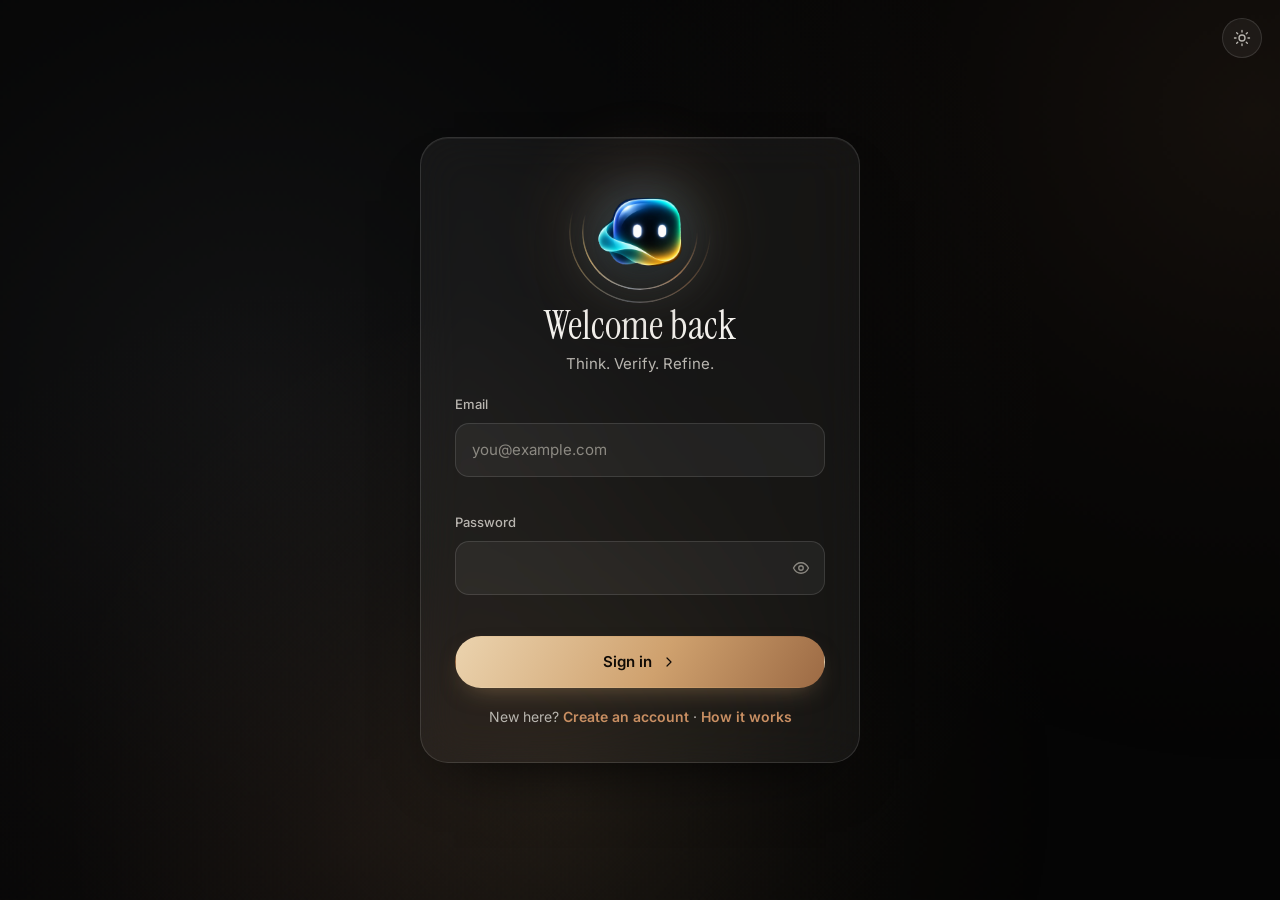
==== commit 4a1b8b18: "Separate Quick and Verified modes; make agents exchange structured artifacts - Quick: single lightwe" ====
--- a/selfcorrect-backend/frontend/index.html
+++ b/selfcorrect-backend/frontend/index.html
@@ -43,8 +43,8 @@
           <fieldset style="border:0;padding:0;margin:0">
             <legend class="sr-only">Answer mode</legend>
             <div class="modes">
-              <div class="mode"><input type="radio" id="mode-verified" name="mode" value="self_correcting" checked /><label for="mode-verified"><strong><i data-icon="shield" data-size="16"></i>Verified</strong><span>Plans, drafts, reviews and corrects the answer before showing it. Slower, but more reliable.</span></label></div>
-              <div class="mode"><input type="radio" id="mode-quick" name="mode" value="baseline" /><label for="mode-quick"><strong><i data-icon="exec" data-size="16"></i>Quick</strong><span>One direct answer with no review. Faster, but it may contain mistakes.</span></label></div>
+              <div class="mode"><input type="radio" id="mode-verified" name="mode" value="self_correcting" checked /><label for="mode-verified"><strong><i data-icon="shield" data-size="16"></i>Verified</strong><span>Four agents plan, draft, challenge and correct the answer, then show their objections and what is still uncertain.</span></label></div>
+              <div class="mode"><input type="radio" id="mode-quick" name="mode" value="baseline" /><label for="mode-quick"><strong><i data-icon="exec" data-size="16"></i>Quick</strong><span>One fast model call. No plan, no review, so it may contain mistakes.</span></label></div>
             </div>
           </fieldset>
           <div class="run-row">
--- a/selfcorrect-backend/frontend/css/synora.css
+++ b/selfcorrect-backend/frontend/css/synora.css
@@ -426,3 +426,15 @@
 .demo-note { font: 500 11px/1 var(--font-mono); letter-spacing: .08em; text-transform: uppercase; color: var(--text-3); }
 .demo-note { margin: 0 0 14px; }
 .demo-loop { width: 100%; }
+
+/* ---- Quick vs Verified result formats ---- */
+.quick-answer { display: grid; gap: 14px; }
+.quick-foot { display: flex; align-items: center; gap: 12px; flex-wrap: wrap; padding-top: 12px; border-top: 1px solid var(--border); }
+.quick-foot .copy-btn, .quick-foot > button:last-child { margin-left: auto; }
+.mini-list { list-style: disc; padding-left: 18px; display: grid; gap: 4px; font-size: 14px; color: var(--text-2); }
+.kv { display: grid; gap: 6px; font-size: 14px; }
+.ledger { list-style: none; padding: 0; display: grid; gap: 12px; }
+.ledger-row { display: grid; gap: 8px; padding: 14px; border-radius: 12px; border: 1px solid var(--border); background: var(--glass); }
+.diff { margin: 0; padding: 10px 12px; border-radius: 10px; background: var(--glass-2); border: 1px solid var(--border); font: 400 12.5px/1.6 var(--font-mono); white-space: pre-wrap; overflow-x: auto; }
+.risks { border-color: color-mix(in srgb, var(--amber) 45%, transparent); }
+
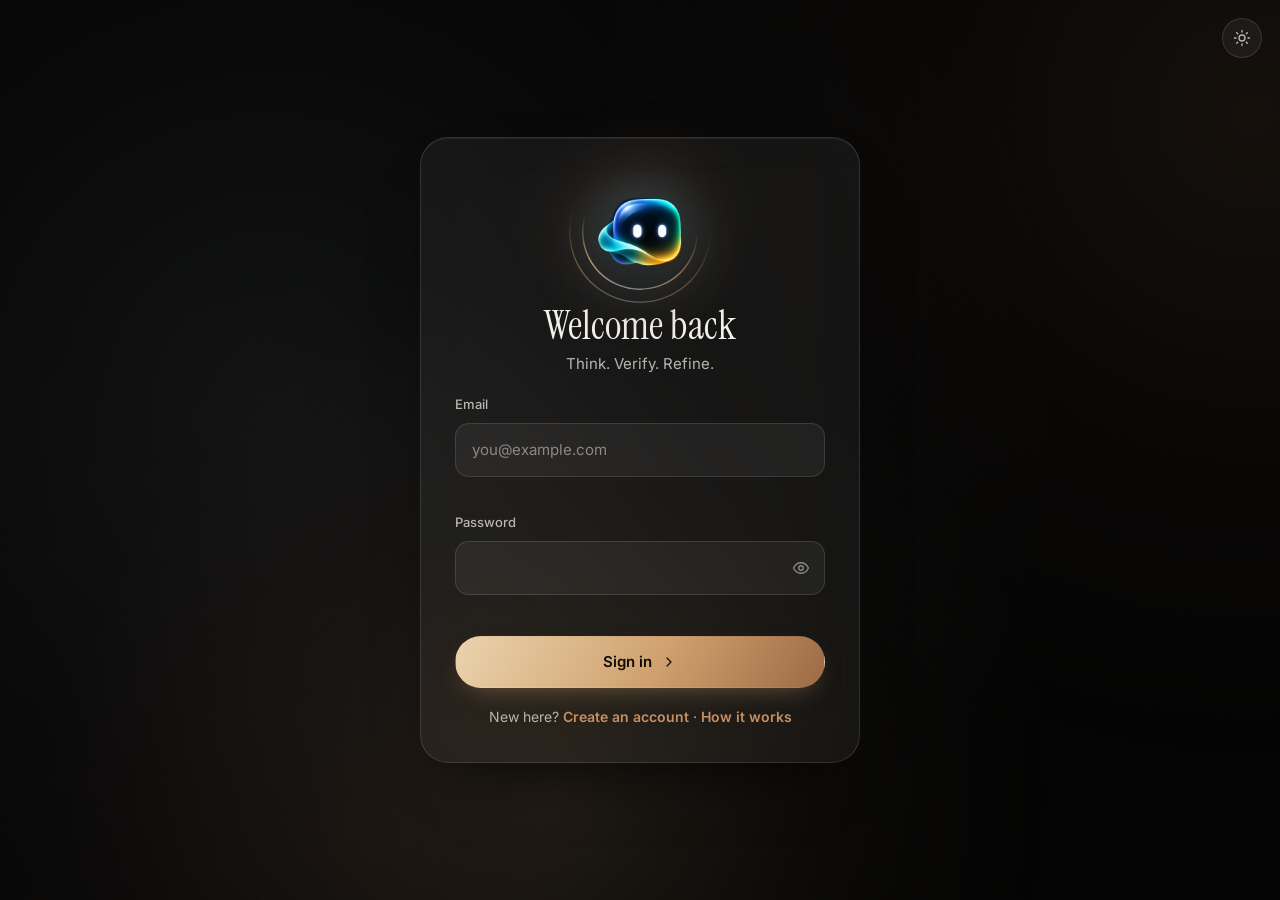
==== commit a779756b: "Replace example prompts with questions that separate Quick from Verified Co-Authored-By: Claude Sonn" ====
--- a/selfcorrect-backend/frontend/index.html
+++ b/selfcorrect-backend/frontend/index.html
@@ -34,11 +34,11 @@
             </div>
           </div>
           <div class="examples" aria-label="Example prompts">
-            <button type="button" class="example" data-example="Write a Python function that checks whether a string is a valid palindrome, ignoring punctuation and case. Include tests.">Code with tests</button>
-            <button type="button" class="example" data-example="What is 100 / 5 * 2 + 3 ^ 2 - 8 / 4 * 3? Show the working.">Maths</button>
-            <button type="button" class="example" data-example="Explain the difference between TCP and UDP to a first-year student, with two real-world examples of each.">Explain a concept</button>
-            <button type="button" class="example" data-example="A bat and a ball cost 110 together. The bat costs 100 more than the ball. How much does the ball cost? Show your reasoning.">Trick question</button>
-            <button type="button" class="example" data-example="A shop gives 20% off 850, then adds 18% GST on the discounted price, then a flat 50 delivery fee that is exempt from GST. What is the final price? Show every step.">Shop price</button>
+            <button type="button" class="example" data-example="Write a Python function second_largest(nums) that returns the second largest UNIQUE value, or None if there is none. Include 4 assert tests: duplicates, negatives, an all-equal list, and a single element.">Code with tests</button>
+            <button type="button" class="example" data-example="What is 7 + 6 * 5 - 8 / 4 ^ 2 * 3? Show the working.">Maths</button>
+            <button type="button" class="example" data-example="Explain how HTTPS protects a web request. Be precise about what someone on the same Wi-Fi network can still see.">Explain a concept</button>
+            <button type="button" class="example" data-example="How many days are there from 1 January 2000 to 1 March 2000? Then the same for 1 January 1900 to 1 March 1900. Explain any difference.">Trick question</button>
+            <button type="button" class="example" data-example="A shop gives 20% off 850, then adds 18% GST on the discounted price, then gives a further 5% loyalty discount on the GST-inclusive total. What is the final price to 2 decimals? Show every step.">Shop price</button>
           </div>
           <fieldset style="border:0;padding:0;margin:0">
             <legend class="sr-only">Answer mode</legend>
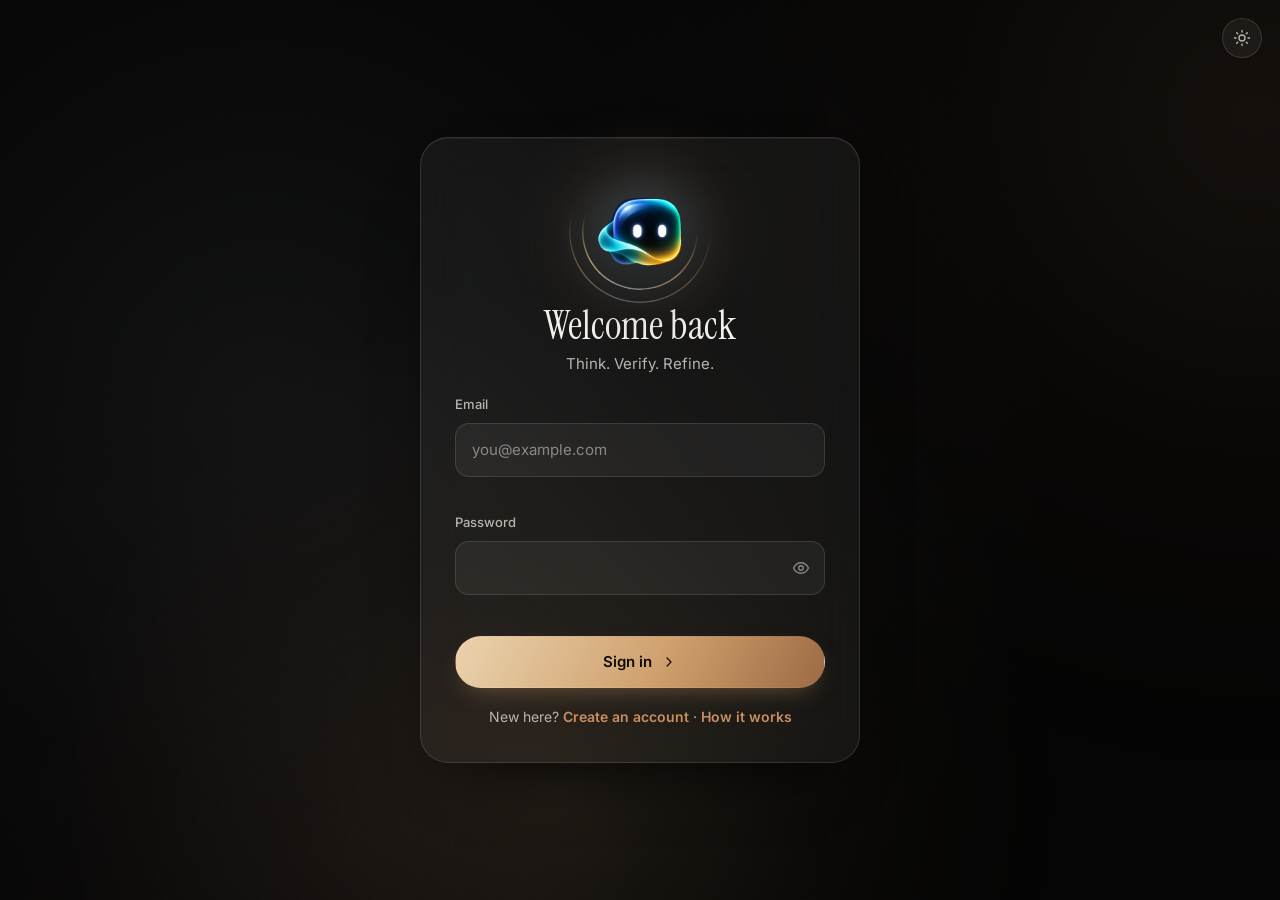
==== commit c527e7f7: "Verified mode: executable checks (opt-in) and example prompts that need them - sandbox.run_python: i" ====
--- a/selfcorrect-backend/frontend/index.html
+++ b/selfcorrect-backend/frontend/index.html
@@ -34,10 +34,10 @@
             </div>
           </div>
           <div class="examples" aria-label="Example prompts">
-            <button type="button" class="example" data-example="Write a Python function second_largest(nums) that returns the second largest UNIQUE value, or None if there is none. Include 4 assert tests: duplicates, negatives, an all-equal list, and a single element.">Code with tests</button>
-            <button type="button" class="example" data-example="What is 7 + 6 * 5 - 8 / 4 ^ 2 * 3? Show the working.">Maths</button>
-            <button type="button" class="example" data-example="Explain how HTTPS protects a web request. Be precise about what someone on the same Wi-Fi network can still see.">Explain a concept</button>
-            <button type="button" class="example" data-example="How many days are there from 1 January 2000 to 1 March 2000? Then the same for 1 January 1900 to 1 March 1900. Explain any difference.">Trick question</button>
+            <button type="button" class="example" data-example="Write a Python function wrap_text(text, width) that wraps text into lines of at most width characters without splitting words (a word longer than width stays on its own line). Include 5 assert tests, including an empty string and a word longer than width.">Code with tests</button>
+            <button type="button" class="example" data-example="What is 987654321 * 123456789 + 5555555 * 4444444? Show the working.">Big maths</button>
+            <button type="button" class="example" data-example="Write exactly 4 sentences about monsoon rain. Every sentence must have exactly 9 words, and the third sentence must not contain the letter a.">Word limits</button>
+            <button type="button" class="example" data-example="How many times does the letter e appear in this sentence: The eleven developers remembered every deadline? Then list the words that contain it, in order.">Letter count</button>
             <button type="button" class="example" data-example="A shop gives 20% off 850, then adds 18% GST on the discounted price, then gives a further 5% loyalty discount on the GST-inclusive total. What is the final price to 2 decimals? Show every step.">Shop price</button>
           </div>
           <fieldset style="border:0;padding:0;margin:0">
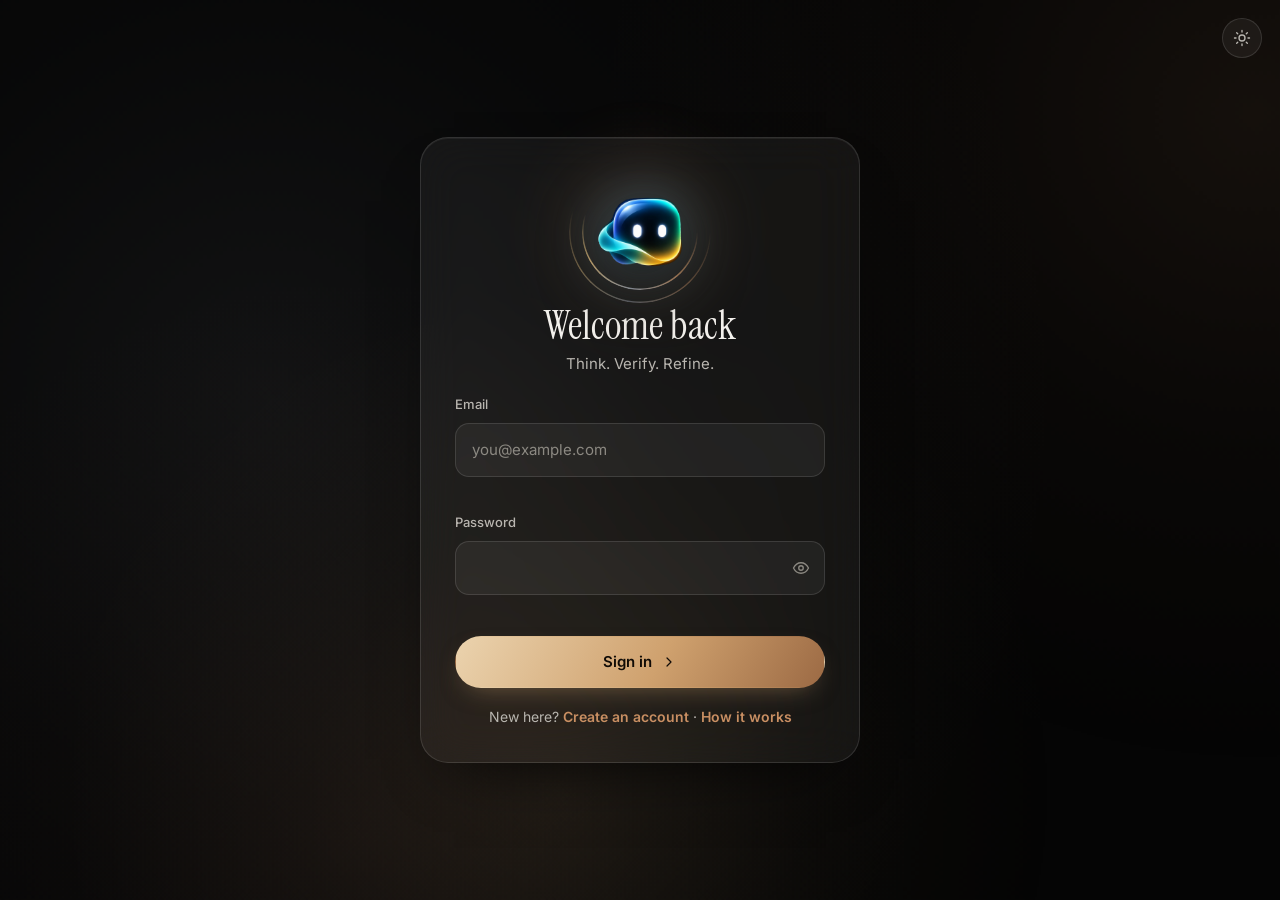
==== commit f89ad5ce: "CHange" ====
--- a/selfcorrect-backend/frontend/index.html
+++ b/selfcorrect-backend/frontend/index.html
@@ -27,24 +27,24 @@
         <form id="task-form" class="composer glass" novalidate>
           <div class="field">
             <label class="sr-only" for="prompt">Your prompt</label>
-            <textarea class="textarea" id="prompt" name="prompt" maxlength="4000" required placeholder="Ask anything: maths, code, explanations, analysis…" aria-describedby="prompt-error prompt-help"></textarea>
+            <textarea class="textarea" id="prompt" name="prompt" maxlength="4000" required placeholder="Ask anything…" aria-describedby="prompt-error prompt-help"></textarea>
             <div class="composer-foot">
               <span class="field-error" id="prompt-error"></span>
               <span class="hint" id="prompt-help"><span class="char-count" id="char-count">0 / 4,000</span> · <span class="kbd">Ctrl</span> + <span class="kbd">Enter</span> to run</span>
             </div>
           </div>
           <div class="examples" aria-label="Example prompts">
-            <button type="button" class="example" data-example="Write a Python function wrap_text(text, width) that wraps text into lines of at most width characters without splitting words (a word longer than width stays on its own line). Include 5 assert tests, including an empty string and a word longer than width.">Code with tests</button>
-            <button type="button" class="example" data-example="What is 987654321 * 123456789 + 5555555 * 4444444? Show the working.">Big maths</button>
-            <button type="button" class="example" data-example="Write exactly 4 sentences about monsoon rain. Every sentence must have exactly 9 words, and the third sentence must not contain the letter a.">Word limits</button>
-            <button type="button" class="example" data-example="How many times does the letter e appear in this sentence: The eleven developers remembered every deadline? Then list the words that contain it, in order.">Letter count</button>
-            <button type="button" class="example" data-example="A shop gives 20% off 850, then adds 18% GST on the discounted price, then gives a further 5% loyalty discount on the GST-inclusive total. What is the final price to 2 decimals? Show every step.">Shop price</button>
+            <button type="button" class="example" data-example="Write a Python function that checks whether a string is a valid palindrome, ignoring punctuation and case. Include tests.">Code with tests</button>
+            <button type="button" class="example" data-example="What is 100 / 5 * 2 + 3 ^ 2 - 8 / 4 * 3? Show the working.">Maths</button>
+            <button type="button" class="example" data-example="Explain the difference between TCP and UDP to a first-year student, with two real-world examples of each.">Explain a concept</button>
+            <button type="button" class="example" data-example="A bat and a ball cost 110 together. The bat costs 100 more than the ball. How much does the ball cost? Show your reasoning.">Trick question</button>
+            <button type="button" class="example" data-example="A shop gives 20% off 850, then adds 18% GST on the discounted price, then a flat 50 delivery fee that is exempt from GST. What is the final price? Show every step.">Shop price</button>
           </div>
           <fieldset style="border:0;padding:0;margin:0">
             <legend class="sr-only">Answer mode</legend>
             <div class="modes">
-              <div class="mode"><input type="radio" id="mode-verified" name="mode" value="self_correcting" checked /><label for="mode-verified"><strong><i data-icon="shield" data-size="16"></i>Verified</strong><span>Four agents plan, draft, challenge and correct the answer, then show their objections and what is still uncertain.</span></label></div>
-              <div class="mode"><input type="radio" id="mode-quick" name="mode" value="baseline" /><label for="mode-quick"><strong><i data-icon="exec" data-size="16"></i>Quick</strong><span>One fast model call. No plan, no review, so it may contain mistakes.</span></label></div>
+              <div class="mode"><input type="radio" id="mode-verified" name="mode" value="self_correcting" checked /><label for="mode-verified"><strong><i data-icon="shield" data-size="16"></i>Verified</strong><span>Plans, drafts, reviews and corrects the answer before showing it. Slower, but more reliable.</span></label></div>
+              <div class="mode"><input type="radio" id="mode-quick" name="mode" value="baseline" /><label for="mode-quick"><strong><i data-icon="exec" data-size="16"></i>Quick</strong><span>One direct answer with no review. Faster, but it may contain mistakes.</span></label></div>
             </div>
           </fieldset>
           <div class="run-row">
@@ -53,7 +53,10 @@
               <label class="switch"><input type="checkbox" id="iter-toggle" /> Limit review rounds</label>
               <div class="range-group"><label for="max-iterations" class="sr-only">Maximum review rounds</label><input type="range" id="max-iterations" min="1" max="5" step="1" value="3" disabled /><span class="iter-value" id="iter-value">3</span></div>
             </details>
+            <div class="run-actions">
+            <button type="button" id="mic-btn" class="icon-btn mic" aria-label="Speak your prompt" aria-pressed="false" title="Speak your prompt"><i data-icon="mic" data-size="18"></i></button>
             <button type="submit" id="run-btn" class="btn btn-primary btn-lg"><i data-icon="send" data-size="16"></i><span class="btn-label">Run</span></button>
+              </div>
           </div>
         </form>
       </section>
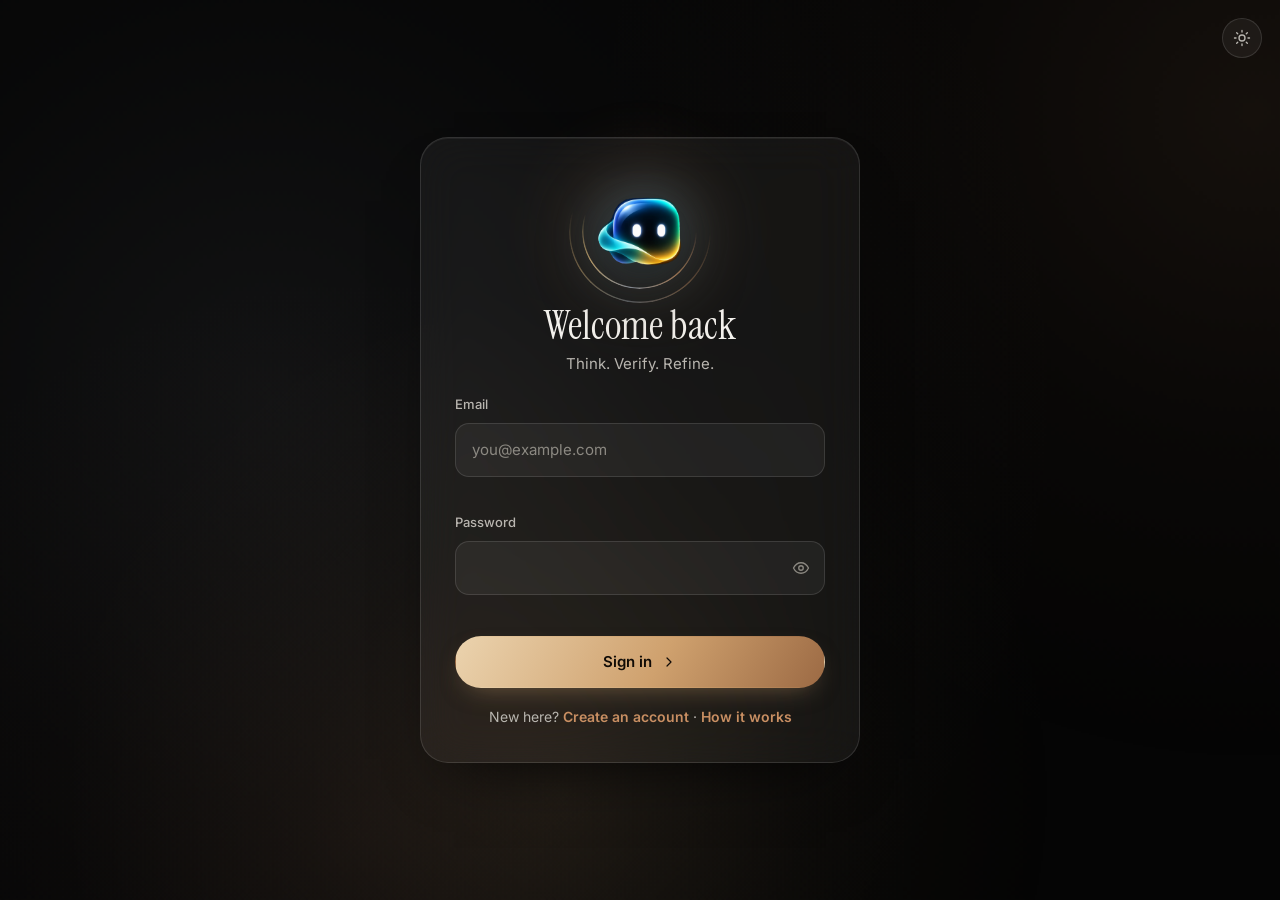
==== commit 6082c91c: "Merge branch 'main' of https://github.com/gunjan-sahu/AI-Orchestrator" ====
--- a/selfcorrect-backend/frontend/index.html
+++ b/selfcorrect-backend/frontend/index.html
@@ -34,17 +34,17 @@
             </div>
           </div>
           <div class="examples" aria-label="Example prompts">
-            <button type="button" class="example" data-example="Write a Python function that checks whether a string is a valid palindrome, ignoring punctuation and case. Include tests.">Code with tests</button>
-            <button type="button" class="example" data-example="What is 100 / 5 * 2 + 3 ^ 2 - 8 / 4 * 3? Show the working.">Maths</button>
-            <button type="button" class="example" data-example="Explain the difference between TCP and UDP to a first-year student, with two real-world examples of each.">Explain a concept</button>
-            <button type="button" class="example" data-example="A bat and a ball cost 110 together. The bat costs 100 more than the ball. How much does the ball cost? Show your reasoning.">Trick question</button>
-            <button type="button" class="example" data-example="A shop gives 20% off 850, then adds 18% GST on the discounted price, then a flat 50 delivery fee that is exempt from GST. What is the final price? Show every step.">Shop price</button>
+            <button type="button" class="example" data-example="Write a Python function wrap_text(text, width) that wraps text into lines of at most width characters without splitting words (a word longer than width stays on its own line). Include 5 assert tests, including an empty string and a word longer than width.">Code with tests</button>
+            <button type="button" class="example" data-example="What is 987654321 * 123456789 + 5555555 * 4444444? Show the working.">Big maths</button>
+            <button type="button" class="example" data-example="Write exactly 4 sentences about monsoon rain. Every sentence must have exactly 9 words, and the third sentence must not contain the letter a.">Word limits</button>
+            <button type="button" class="example" data-example="How many times does the letter e appear in this sentence: The eleven developers remembered every deadline? Then list the words that contain it, in order.">Letter count</button>
+            <button type="button" class="example" data-example="A shop gives 20% off 850, then adds 18% GST on the discounted price, then gives a further 5% loyalty discount on the GST-inclusive total. What is the final price to 2 decimals? Show every step.">Shop price</button>
           </div>
           <fieldset style="border:0;padding:0;margin:0">
             <legend class="sr-only">Answer mode</legend>
             <div class="modes">
-              <div class="mode"><input type="radio" id="mode-verified" name="mode" value="self_correcting" checked /><label for="mode-verified"><strong><i data-icon="shield" data-size="16"></i>Verified</strong><span>Plans, drafts, reviews and corrects the answer before showing it. Slower, but more reliable.</span></label></div>
-              <div class="mode"><input type="radio" id="mode-quick" name="mode" value="baseline" /><label for="mode-quick"><strong><i data-icon="exec" data-size="16"></i>Quick</strong><span>One direct answer with no review. Faster, but it may contain mistakes.</span></label></div>
+              <div class="mode"><input type="radio" id="mode-verified" name="mode" value="self_correcting" checked /><label for="mode-verified"><strong><i data-icon="shield" data-size="16"></i>Verified</strong><span>Four agents plan, draft, challenge and correct the answer, then show their objections and what is still uncertain.</span></label></div>
+              <div class="mode"><input type="radio" id="mode-quick" name="mode" value="baseline" /><label for="mode-quick"><strong><i data-icon="exec" data-size="16"></i>Quick</strong><span>One fast model call. No plan, no review, so it may contain mistakes.</span></label></div>
             </div>
           </fieldset>
           <div class="run-row">
